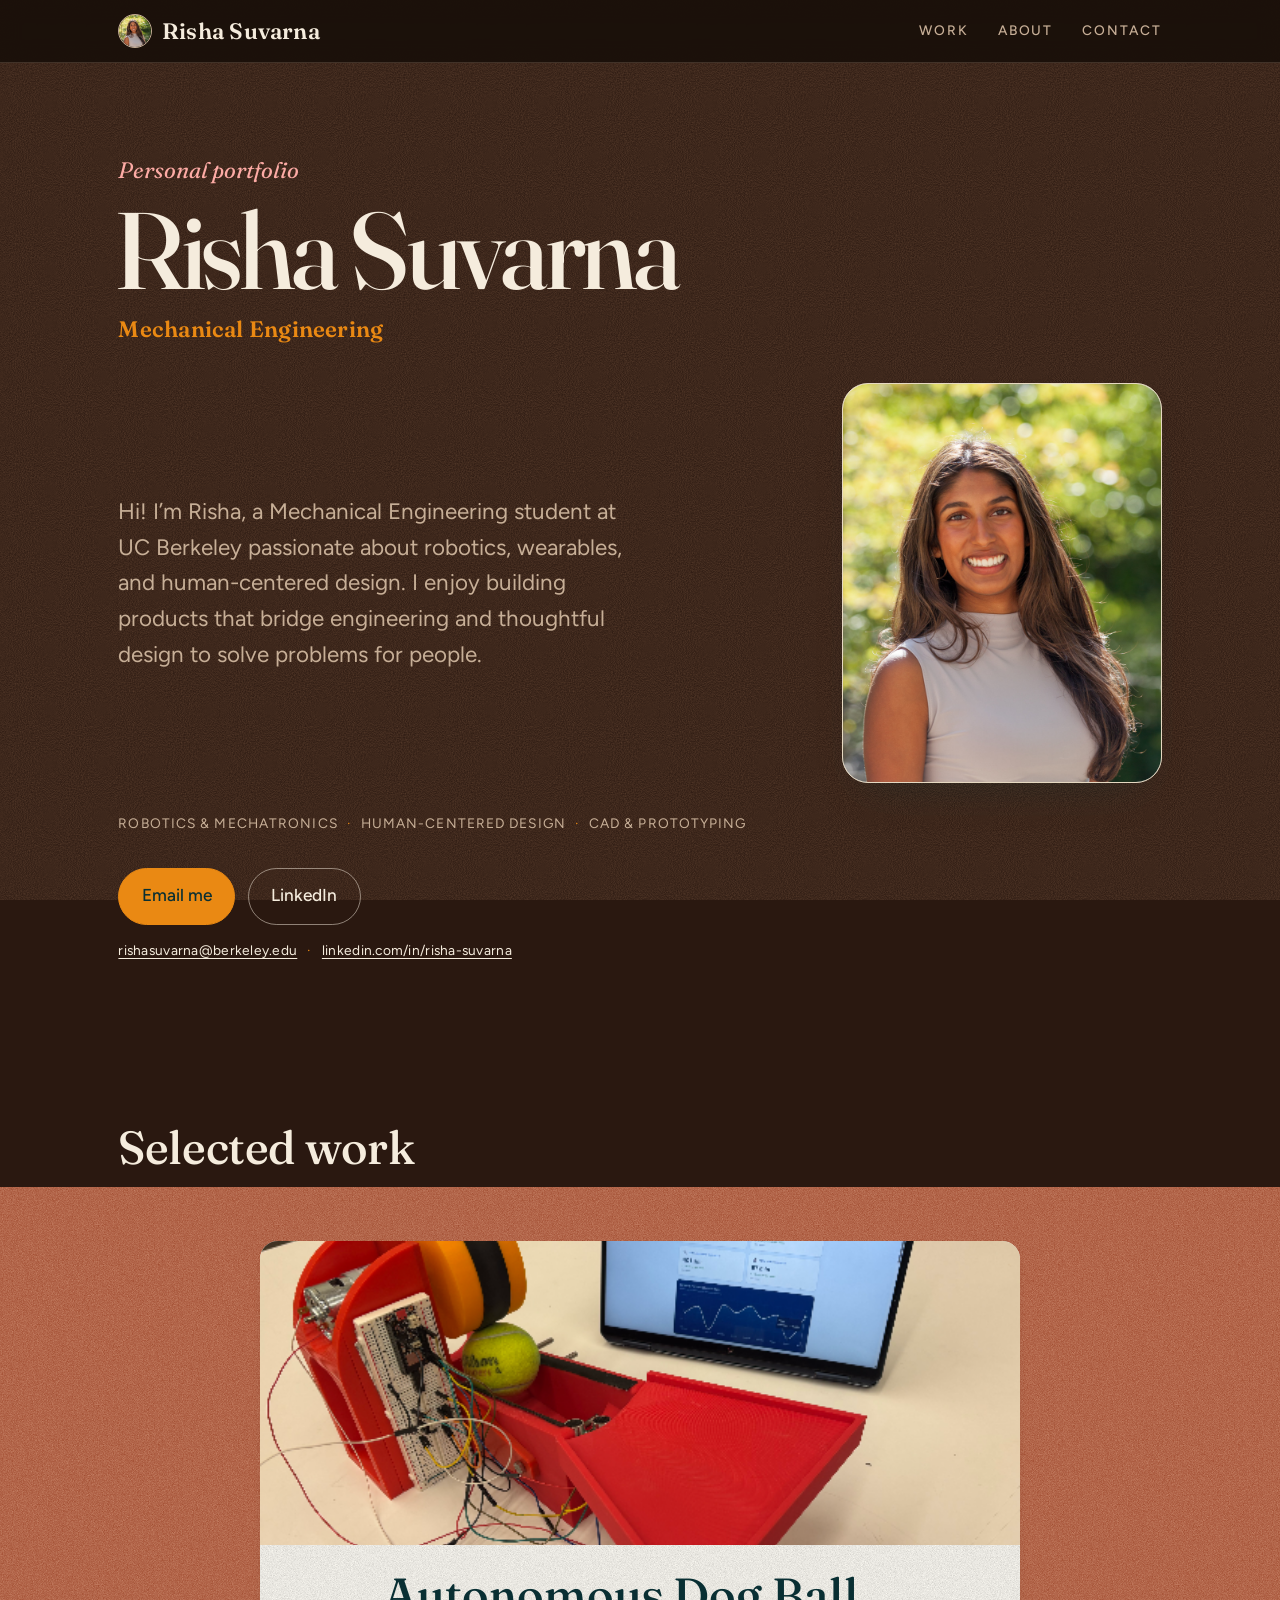
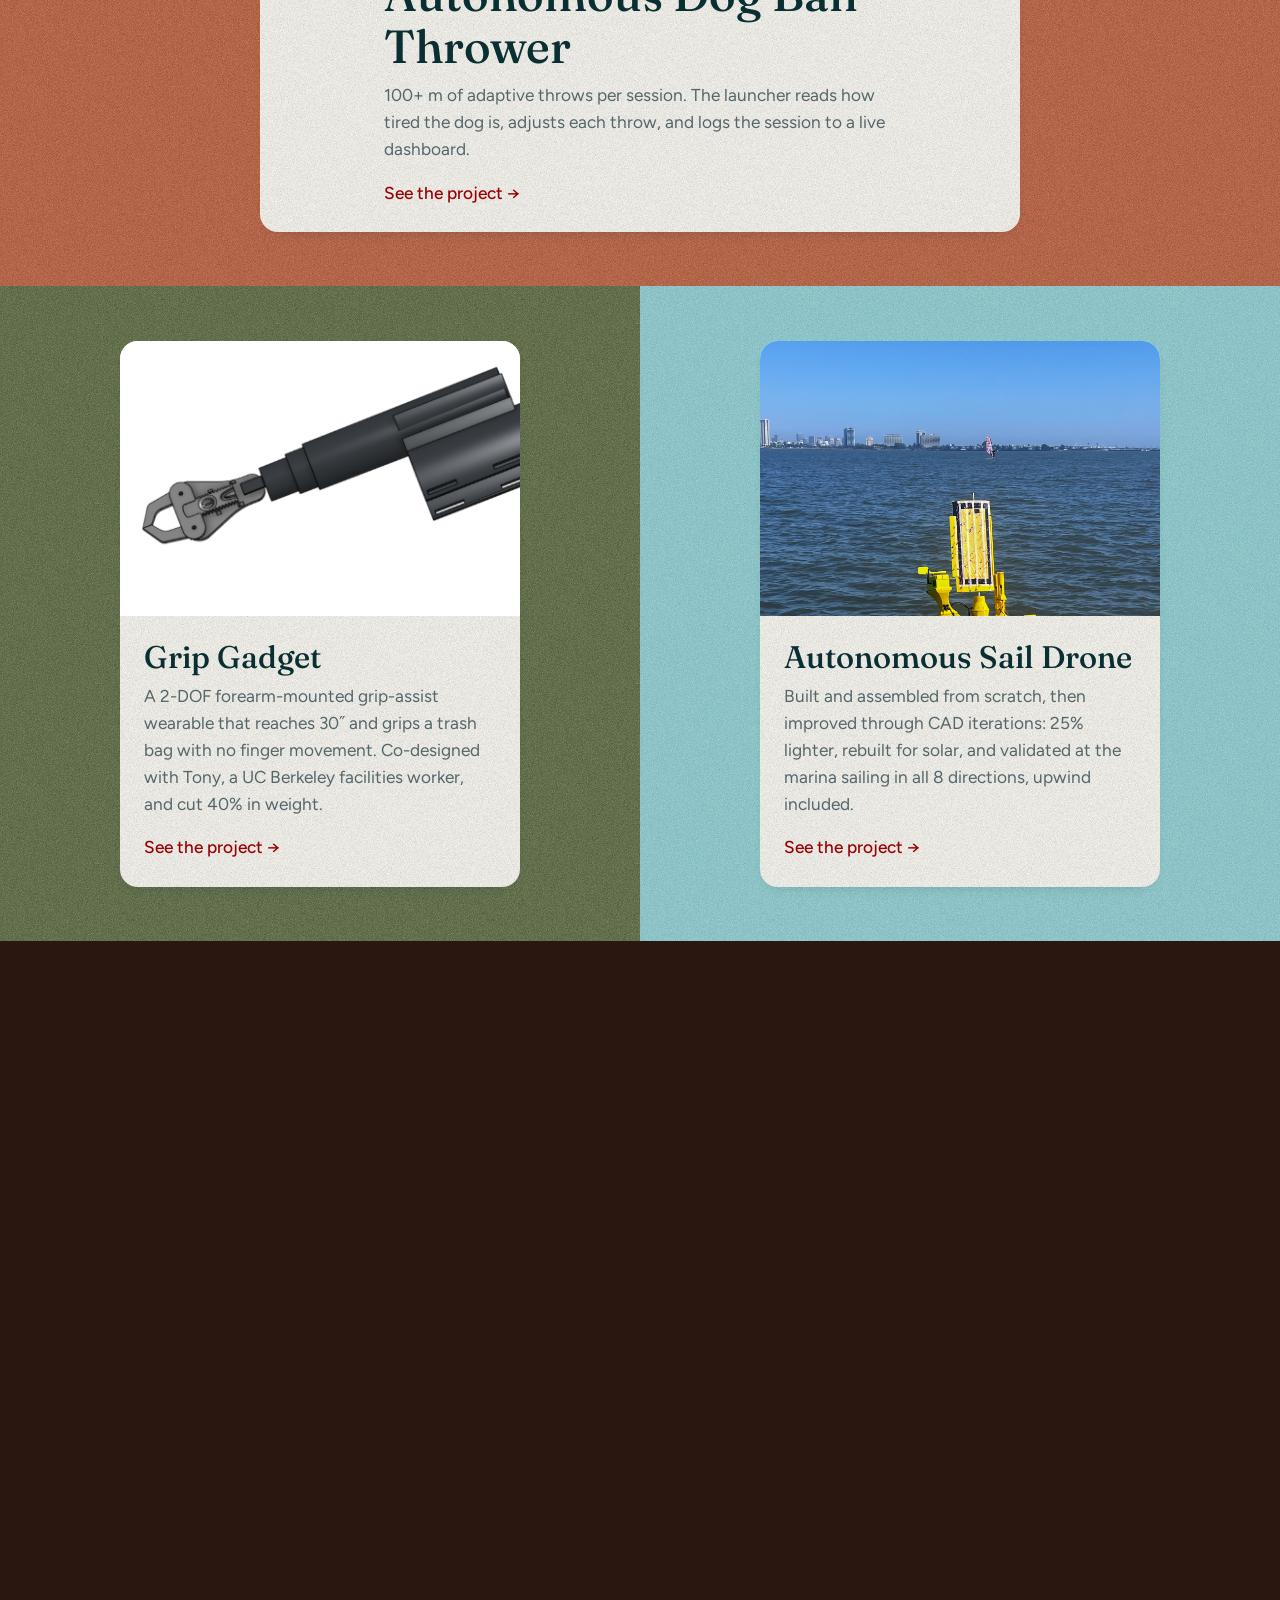
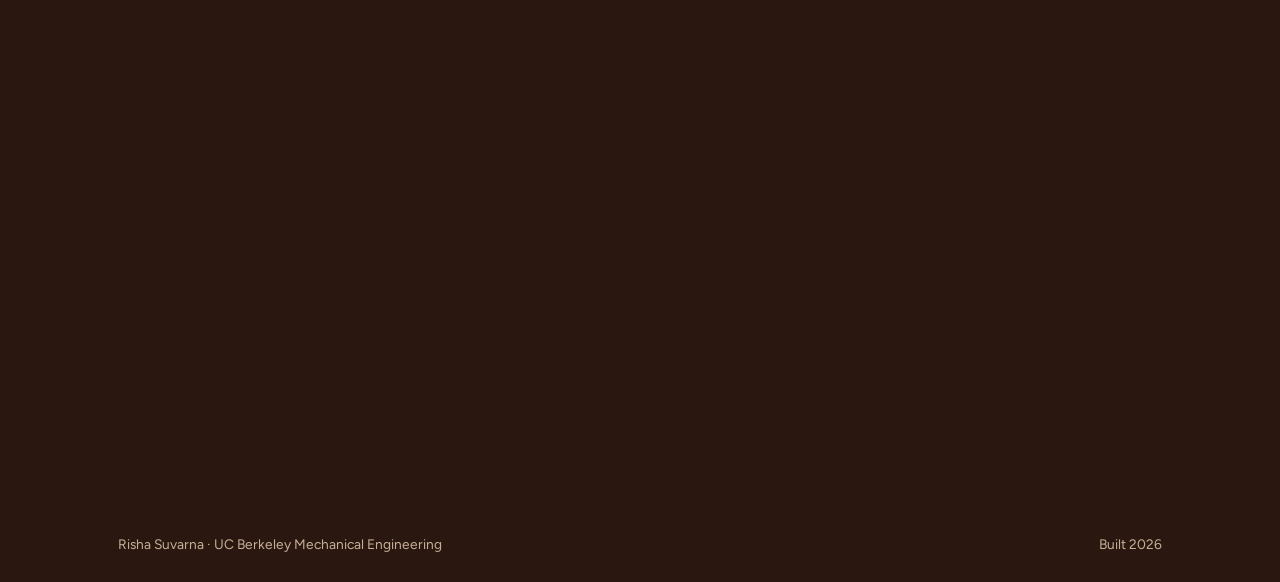
==== index.html @ 6d25c794 "Add portfolio website" ====
<!DOCTYPE html>
<html lang="en">
<head>
<meta charset="UTF-8">
<meta name="viewport" content="width=device-width, initial-scale=1">
<title>Risha Suvarna · Personal Portfolio</title>
<meta name="description" content="Personal portfolio of Risha Suvarna, a Mechanical Engineering student at UC Berkeley working in robotics, wearables, and human-centered design. Assistive devices, mechatronics, and field-tested hardware.">
<meta name="theme-color" content="#2A1810">
<link rel="icon" href="data:image/svg+xml,%3Csvg xmlns='http://www.w3.org/2000/svg' viewBox='0 0 32 32'%3E%3Crect width='32' height='32' rx='9' fill='%232A1810'/%3E%3Cpath d='M6 21c6 0 4-11 10-11s4 11 10 11' fill='none' stroke='%23EA8913' stroke-width='3' stroke-linecap='round'/%3E%3Ccircle cx='16' cy='10' r='2.4' fill='%23FDABA5'/%3E%3C/svg%3E">
<link rel="preconnect" href="https://fonts.googleapis.com">
<link rel="preconnect" href="https://fonts.gstatic.com" crossorigin>
<link href="https://fonts.googleapis.com/css2?family=Fraunces:ital,opsz,wght@0,9..144,400;0,9..144,500;0,9..144,600;1,9..144,400;1,9..144,500&family=Figtree:wght@400;500;600&display=swap" rel="stylesheet">
<link rel="stylesheet" href="styles.css">
</head>
<body>
<a class="skip" href="#work">Skip to the work</a>

<header class="topbar">
  <div class="wrap">
    <a class="brand" href="index.html"><img class="brand__avatar" src="headshot%20risha.jpeg" alt="" width="34" height="34"> Risha Suvarna</a>
    <nav class="nav" aria-label="Primary">
      <a href="#work">Work</a>
      <a href="#about">About</a>
      <a href="#contact">Contact</a>
    </nav>
  </div>
</header>

<main id="top">
  <section class="hero" aria-labelledby="hero-h">
    <div class="wrap">
      <p class="hero__eyebrow">Personal portfolio</p>
      <h1 id="hero-h" class="hero__name">Risha Suvarna</h1>
      <p class="hero__degree">Mechanical Engineering</p>
      <div class="hero__row">
        <p class="hero__lede">Hi! I&rsquo;m Risha, a Mechanical Engineering student at UC&nbsp;Berkeley passionate about robotics, wearables, and human-centered design. I enjoy building products that bridge engineering and thoughtful design to solve problems for people.</p>
        <figure class="hero__portrait">
          <img src="headshot%20risha.jpeg" alt="Risha Suvarna" width="320" height="400">
        </figure>
      </div>
      <ul class="hero__meta" aria-label="Skills">
        <li>Robotics &amp; mechatronics</li>
        <li>Human-centered design</li>
        <li>CAD &amp; prototyping</li>
      </ul>
      <div class="hero__contact" id="contact">
        <div class="contact__links">
          <a class="btn" href="mailto:rishasuvarna@berkeley.edu">Email me</a>
          <a class="btn btn--ghost" href="https://www.linkedin.com/in/risha-suvarna" target="_blank" rel="noopener">LinkedIn</a>
        </div>
        <p class="hero__contact-text">
          <a href="mailto:rishasuvarna@berkeley.edu">rishasuvarna@berkeley.edu</a>
          <span aria-hidden="true">&middot;</span>
          <a href="https://www.linkedin.com/in/risha-suvarna" target="_blank" rel="noopener">linkedin.com/in/risha-suvarna</a>
        </p>
      </div>
    </div>
  </section>

  <section class="section section--work" id="work" aria-labelledby="work-h">
    <div class="wrap">
      <h2 id="work-h" class="section-title work-title" data-reveal>Selected work</h2>
    </div>

    <ul class="grid">
        <li class="featured-cell" data-accent="terracotta" data-reveal>
          <a class="card card--featured" href="ball-thrower.html">
            <span class="card__img">
              <img src="dog-ball-thrower1.png" alt="Red 3D-printed ball launcher prototype with exposed wiring, a tennis ball loaded, next to a laptop showing the session dashboard." loading="lazy">
            </span>
            <span class="card__body">
              <h3>Autonomous Dog Ball Thrower</h3>
              <span class="card__result">100+&nbsp;m of adaptive throws per session. The launcher reads how tired the dog is, adjusts each throw, and logs the session to a live dashboard.</span>
              <span class="card__more">See the project</span>
            </span>
          </a>
        </li>

        <li data-accent="moss" data-reveal>
          <a class="card" href="grip-gadget.html">
            <span class="card__img">
              <img src="newgrip2.png" alt="CAD render of the Grip Gadget: a black telescoping arm with a gear-driven claw at one end and a forearm cuff at the other." style="object-position:12% center" loading="lazy">
            </span>
            <span class="card__body">
              <h3>Grip Gadget</h3>
              <span class="card__result">A 2-DOF forearm-mounted grip-assist wearable that reaches 30&Prime; and grips a trash bag with no finger movement. Co-designed with Tony, a UC&nbsp;Berkeley facilities worker, and cut 40% in weight.</span>
              <span class="card__more">See the project</span>
            </span>
          </a>
        </li>

        <li data-accent="skyblue" data-reveal>
          <a class="card" href="sail-drone.html">
            <span class="card__img">
              <img src="TAFLab%20Boat.jpeg" alt="A yellow prototype sail drone floating in San Francisco Bay, viewed from a dock, with the San Francisco skyline and a windsurfer in the background." loading="lazy" style="object-position:center 15%">
            </span>
            <span class="card__body">
              <h3>Autonomous Sail Drone</h3>
              <span class="card__result">Built and assembled from scratch, then improved through CAD iterations: 25% lighter, rebuilt for solar, and validated at the marina sailing in all 8 directions, upwind included.</span>
              <span class="card__more">See the project</span>
            </span>
          </a>
        </li>

        <li data-accent="blossom" data-reveal>
          <a class="card" href="canine-prosthesis.html">
            <span class="card__img">
              <img src="dog-prosthetic1.png" alt="3D scan render of a curved prosthetic cuff with a honeycomb cell surface texture." loading="lazy">
            </span>
            <span class="card__body">
              <h3>Canine Thoracic Limb Prosthesis</h3>
              <span class="card__result">A fitted prosthetic leg for Ollie, a senior dog. Reshaped through four fittings on the dog himself, guided by his owner at every step.</span>
              <span class="card__more">See the project</span>
            </span>
          </a>
        </li>

        <li data-accent="sunshine" data-reveal>
          <a class="card" href="enabletech.html">
            <span class="card__img">
              <img src="Website%20Banner.png" alt="EnableTech site banner: an illustrated landscape with a large 'EnableTech' wordmark, featuring figures using a cane, wheelchair, and walker." loading="lazy" style="object-position:left">
            </span>
            <span class="card__body">
              <h3>EnableTech Website</h3>
              <span class="card__result">An accessibility-first site built to WCAG&nbsp;2.1&nbsp;AA. Keyboard-operable, screen-reader friendly, and designed for everyone from the start.</span>
              <span class="card__more">See the project</span>
            </span>
          </a>
        </li>
    </ul>
  </section>

  <section class="section" id="about" aria-labelledby="about-h">
    <div class="wrap">
      <h2 id="about-h" class="section-title" data-reveal>More about me</h2>
      <p class="about__text" data-reveal>Outside of my passion for building and design, I enjoy playing volleyball and pickleball, painting, and spending time outdoors. I love exploring new places, whether that means finding a new hiking trail, trying different cuisines, or learning about different cultures. I spent a summer abroad in Sweden and am planning to spend another semester abroad in Singapore. I&rsquo;m always excited to learn from new experiences and explore different perspectives from around the world.</p>
    </div>
  </section>
</main>

<footer class="foot">
  <div class="wrap">
    <span>Risha Suvarna &middot; UC Berkeley Mechanical Engineering</span>
    <span>Built 2026</span>
  </div>
</footer>

<script src="app.js"></script>
</body>
</html>
---- styles.css ----
/* =====================================================================
   Risha Suvarna — portfolio (shared styles)
   Direction: colourful project blocks + white cards floating on a dark
   brown ground. Type: Fraunces (soft optical serif) display + Figtree body.
     --paper       #2A1810  dark brown page background
     --paper-2     #FFFDF6  white card / glass-panel surface (unchanged)
     --ink         #092F33  dark text, used ON light surfaces (cards/glass)
     --ink-light   #F5ECDD  light "pop" text, used directly on --paper
   ===================================================================== */

:root{
  --paper:#2A1810;
  --paper-2:#FFFDF6;
  --ink:#092F33;
  --ink-soft:#55666A;
  --ink-light:#F5ECDD;
  --ink-soft-light:#C7AF97;
  --line:#E6D9C2;

  --sand:#E4CBA9;
  --skyblue:#7FC7CC;
  --deepsea:#092F33;
  --moss:#4B5B34;
  --terracotta:#AF5031;
  --blossom:#FDABA5;
  --wine:#980204;
  --sunshine:#EA8913;

  --link:#980204;
  --accent:var(--terracotta);
  --on-accent:var(--ink);

  --radius-lg:26px;
  --radius-md:18px;
  --radius-sm:12px;
  --shadow:0 22px 45px -24px rgba(9,47,51,.34);
  --shadow-soft:0 10px 30px -18px rgba(9,47,51,.28);

  /* rustic paper / canvas grain, baked into surface backgrounds so text stays crisp.
     feComponentTransfer compresses the noise toward light greys so the multiply/
     soft-light blends read as paper tooth, not static. */
  --grain:url("data:image/svg+xml,%3Csvg%20xmlns='http://www.w3.org/2000/svg'%20width='240'%20height='240'%3E%3Cfilter%20id='g'%3E%3CfeTurbulence%20type='fractalNoise'%20baseFrequency='0.9'%20numOctaves='2'%20stitchTiles='stitch'/%3E%3CfeColorMatrix%20type='saturate'%20values='0'/%3E%3CfeComponentTransfer%3E%3CfeFuncR%20type='linear'%20slope='0.45'%20intercept='0.42'/%3E%3CfeFuncG%20type='linear'%20slope='0.45'%20intercept='0.42'/%3E%3CfeFuncB%20type='linear'%20slope='0.45'%20intercept='0.42'/%3E%3C/feComponentTransfer%3E%3C/filter%3E%3Crect%20width='100%25'%20height='100%25'%20filter='url(%23g)'/%3E%3C/svg%3E");

  --font-display:'Fraunces',Georgia,'Times New Roman',serif;
  --font-body:'Figtree',system-ui,-apple-system,'Segoe UI',sans-serif;

  --step--1:clamp(.8rem,.77rem + .12vw,.86rem);
  --step-0:clamp(1rem,.96rem + .2vw,1.08rem);
  --step-1:clamp(1.15rem,1.05rem + .5vw,1.4rem);
  --step-2:clamp(1.4rem,1.2rem + 1vw,1.95rem);
  --step-3:clamp(1.9rem,1.5rem + 1.9vw,2.9rem);
  --step-4:clamp(2.15rem,1.5rem + 3.4vw,4.6rem);

  --wrap:1120px;
}

*,*::before,*::after{box-sizing:border-box}
html{-webkit-text-size-adjust:100%;scroll-behavior:smooth}
html{background:var(--paper)}
body{
  margin:0;color:var(--ink);background:transparent;
  font-family:var(--font-body);font-size:var(--step-0);line-height:1.7;
  font-weight:400;-webkit-font-smoothing:antialiased;
}
/* solid dark brown page ground, fixed, with a whisper of grain so it reads
   as canvas/leather rather than a flat fill. */
body::before{
  content:"";
  position:fixed;inset:0;
  z-index:-1;pointer-events:none;
  background-color:var(--paper);
  background-image:var(--grain);
  background-size:220px 220px;
  background-blend-mode:soft-light;
}
img{max-width:100%;display:block;height:auto}
h1,h2,h3{font-family:var(--font-display);font-weight:500;font-optical-sizing:auto;line-height:1.12;margin:0}
p{margin:0}
a{color:var(--link);text-decoration-thickness:1px;text-underline-offset:3px}
a:hover{text-decoration-color:var(--blossom)}
:focus-visible{outline:2.5px solid var(--ink);outline-offset:3px;border-radius:4px}

.skip{position:absolute;left:-999px;top:.5rem;z-index:100;background:var(--ink);color:var(--paper-2);
  padding:.6rem 1rem;border-radius:999px;font-weight:500;font-size:var(--step--1)}
.skip:focus{left:.75rem}

.wrap{max-width:var(--wrap);margin-inline:auto;padding-inline:clamp(1.15rem,4vw,2.4rem)}

/* .mark: highlighter strokes removed — now an inert span */
.mark{white-space:normal}
.mark::before,.mark--tall::before{content:none;display:none}

/* ---------- header ---------- */
.topbar{
  position:sticky;top:0;z-index:20;background:rgba(23,14,9,.88);
  -webkit-backdrop-filter:blur(10px);backdrop-filter:blur(10px);border-bottom:1px solid rgba(199,175,151,.22);
}
.topbar .wrap{display:flex;align-items:center;justify-content:space-between;gap:1rem;padding-block:.75rem}
.brand{display:inline-flex;align-items:center;gap:.6rem;font-family:var(--font-display);font-weight:600;font-size:var(--step-1);color:var(--ink-light);text-decoration:none;letter-spacing:.01em}
.brand:hover{text-decoration:none}
.brand__avatar{width:34px;height:34px;border-radius:50%;object-fit:cover;object-position:50% 25%;border:1px solid var(--ink-soft-light);display:block}
.nav{display:flex;gap:clamp(.8rem,3vw,1.8rem)}
.nav a{color:var(--ink-soft-light);text-decoration:none;font-size:var(--step--1);letter-spacing:.14em;text-transform:uppercase;font-weight:500}
.nav a:hover{color:var(--ink-light)}

/* ---------- hero (home) ---------- */
.hero{position:relative;overflow:hidden;padding-block:clamp(2.8rem,7vw,5.5rem) clamp(3rem,7vw,5.5rem)}

/* name / eyebrow / degree: standalone on the dark ground, no panel —
   light/bright colours so they pop off --paper */
.hero__eyebrow{font-style:italic;font-family:var(--font-display);color:var(--blossom);font-size:var(--step-1);margin-bottom:.6rem}
.hero__name{
  font-size:clamp(3rem,15vw,5.5rem);line-height:.95;letter-spacing:-.04em;font-weight:500;
  color:var(--ink-light);margin-left:-.04em;
}
@media(min-width:820px){.hero__name{font-size:clamp(4.5rem,8.5vw,7.5rem);white-space:nowrap}}
.hero__degree{
  margin-top:.5rem;font-family:var(--font-display);font-weight:600;
  font-size:var(--step-1);color:var(--sunshine);letter-spacing:.01em;
}

/* intro description, paired with the headshot */
.hero__row{
  margin-top:clamp(1.6rem,3.5vw,2.2rem);
  display:grid;gap:clamp(1.6rem,4vw,2.8rem);align-items:center;
}
@media(min-width:820px){.hero__row{grid-template-columns:1fr auto}}
.hero__lede{font-size:var(--step-1);color:var(--ink-soft-light);line-height:1.6;max-width:38ch}

/* headshot: a proper portrait crop, sized to its own content (not stretched
   to match the lede's height) */
.hero__portrait{position:relative;margin:0;justify-self:center;width:min(320px,78vw)}
.hero__portrait img{
  display:block;width:100%;aspect-ratio:4/5;object-fit:cover;object-position:50% 18%;
  border-radius:var(--radius-lg);
  border:1px solid var(--line);box-shadow:var(--shadow);background:var(--paper-2);
}
@media(min-width:820px){.hero__portrait{justify-self:end}}

/* skills: plain labels, no chip background — separated by a small accent dot */
.hero__meta{
  margin:1.8rem 0 0;padding:0;list-style:none;
  display:flex;flex-wrap:wrap;row-gap:.4rem;
  font-size:var(--step--1);letter-spacing:.08em;text-transform:uppercase;
  color:var(--ink-soft-light);
}
.hero__meta li:not(:last-child)::after{content:"\00b7";margin:0 .65em;color:var(--sunshine)}

.pill{
  display:inline-block;font-size:var(--step--1);letter-spacing:.06em;
  padding:.4rem .85rem;border-radius:999px;background:rgba(255,253,246,.74);
  -webkit-backdrop-filter:blur(3px);backdrop-filter:blur(3px);
  border:1px solid rgba(230,217,200,.7);color:var(--ink-soft);
}

/* ---------- section scaffolding ---------- */
.section{padding-block:clamp(3rem,8vw,6rem)}
.section-title{font-size:var(--step-3);letter-spacing:-.01em;margin-bottom:clamp(1.4rem,3vw,2.2rem);color:var(--ink-light)}
/* "Selected work" sits directly on top of the first colour block */
.section--work{padding-block:clamp(2.4rem,6vw,4.5rem) 0}
.work-title{margin-bottom:.8rem}

/* ---------- work grid: full-bleed colour band, white cards floating on it ---------- */
.grid{
  list-style:none;margin:0;padding:0;
  display:grid;gap:0;
  width:100%;
}
@media(min-width:640px){.grid{grid-template-columns:1fr 1fr}}
.grid > li{
  display:flex;
  justify-content:center;
  background-color:color-mix(in srgb,var(--accent) 87%,transparent);
  background-image:var(--grain);
  background-size:180px 180px;
  background-blend-mode:soft-light;
  padding:clamp(1.5rem,4.5vw,3.4rem) clamp(1rem,2vw,1.6rem);
}
.grid > li.featured-cell{grid-column:1 / -1}

.card{
  display:flex;flex-direction:column;width:100%;max-width:400px;
  background-color:var(--paper-2);
  background-image:var(--grain);
  background-size:170px 170px;
  background-blend-mode:multiply;
  border:0;
  border-radius:var(--radius-md);overflow:hidden;text-decoration:none;color:var(--ink);
  box-shadow:0 6px 16px -12px rgba(9,47,51,.45);
  transition:transform .3s cubic-bezier(.2,.7,.3,1),box-shadow .3s ease;
}
.card:hover,.card:focus-visible{transform:translateY(-5px);box-shadow:0 16px 28px -16px rgba(9,47,51,.5);text-decoration:none}
.card__img{display:block;aspect-ratio:16/11;background:color-mix(in srgb,var(--accent) 26%,var(--paper-2));overflow:hidden;position:relative}
.card__img img{width:100%;height:100%;object-fit:cover}
.card__img--empty{display:grid;place-content:center;text-align:center;padding:1.5rem}
.card__img--empty span{font-family:var(--font-display);font-style:italic;color:var(--ink);font-size:var(--step-1);opacity:.75}
.card__body{display:flex;flex-direction:column;flex:1;padding:clamp(1.1rem,2.6vw,1.5rem)}
.card__result{display:block;color:var(--ink-soft);line-height:1.55}
.card__body h3{font-size:var(--step-2);margin-bottom:.55rem}
.card__more{display:inline-block;margin-top:auto;padding-top:1rem;color:var(--link);font-weight:500}
.card__more::after{content:" \2192";transition:margin-left .25s ease}
.card:hover .card__more::after{margin-left:.25rem}

/* featured card: same full-bleed colour block, but a somewhat larger card
   than the rest so it still reads as the hero */
@media(min-width:640px){
  .featured-cell .card{max-width:760px}
  .featured-cell .card__img{aspect-ratio:5/2}
  .card--featured .card__body{max-width:560px;margin-inline:auto;width:100%}
  .card--featured .card__body h3{font-size:var(--step-3)}
}

/* accent map — --accent fills the block, --on-accent is text that sits on it */
[data-accent="terracotta"]{--accent:var(--terracotta);--on-accent:#FFFFFF}
[data-accent="moss"]      {--accent:var(--moss);      --on-accent:#FFFFFF}
[data-accent="blossom"]   {--accent:var(--blossom);   --on-accent:var(--ink)}
[data-accent="skyblue"]   {--accent:var(--skyblue);   --on-accent:var(--ink)}
[data-accent="sunshine"]  {--accent:var(--sunshine);  --on-accent:var(--ink)}

/* ---------- about (personal note) ---------- */
.about__text{max-width:54ch;font-size:var(--step-1);color:var(--ink-soft-light);line-height:1.6}

/* ---------- contact ---------- */
.hero__contact{margin-top:2rem}
.contact__links{display:flex;flex-wrap:wrap;gap:.8rem}
.hero__contact-text{margin-top:.9rem;font-size:var(--step--1);color:var(--ink-soft-light);letter-spacing:.02em}
.hero__contact-text a{color:var(--ink-light);text-underline-offset:3px}
.hero__contact-text span{margin:0 .5em;color:var(--sunshine)}
.btn{
  display:inline-block;padding:.8rem 1.4rem;border-radius:999px;font-weight:500;text-decoration:none;
  background:var(--sunshine);color:var(--ink);border:1px solid var(--sunshine);
}
.btn:hover{background:transparent;color:var(--ink-light);border-color:var(--ink-light);text-decoration:none}
.btn--ghost{background:transparent;color:var(--ink-light);border-color:rgba(245,236,221,.5)}
.btn--ghost:hover{background:var(--ink-light);color:var(--ink);border-color:var(--ink-light)}

/* ---------- project page (no panel — text sits on the dark ground) ---------- */
.detail{padding-block:clamp(2.4rem,6vw,4rem) clamp(3.5rem,9vw,6rem);position:relative}
.detail > .wrap{position:relative;color:var(--ink-soft-light)}
.back{
  display:inline-block;margin-bottom:2rem;color:var(--ink-soft-light);text-decoration:none;
  font-size:var(--step--1);letter-spacing:.1em;text-transform:uppercase;font-weight:500;
}
.back::before{content:"\2190  "}
.back:hover{color:var(--ink-light);text-decoration:none}
.detail__eyebrow{font-family:var(--font-display);font-style:italic;color:var(--blossom);font-size:var(--step-1);margin-bottom:.8rem}
.detail__title{font-size:var(--step-4);max-width:16ch;letter-spacing:-.015em;color:var(--ink-light)}
.detail__result{
  margin-top:1.6rem;font-family:var(--font-display);font-size:var(--step-2);line-height:1.32;
  color:var(--ink-light);max-width:34ch;padding-left:1.1rem;border-left:5px solid var(--accent);border-radius:2px;
}
.detail__chip{
  display:inline-block;margin-top:1.2rem;font-size:var(--step--1);letter-spacing:.1em;text-transform:uppercase;
  font-weight:600;color:var(--on-accent);background:var(--accent);padding:.3rem .8rem;border-radius:999px;
}

.detail__media{margin-top:2.6rem;display:grid;gap:14px}
.detail__media--pair{grid-template-columns:1fr}
@media(min-width:680px){.detail__media--pair{grid-template-columns:1fr 1fr}}
.shot{background-color:var(--paper-2);background-image:var(--grain);background-size:200px 200px;background-blend-mode:multiply;border:1px solid var(--line);border-radius:var(--radius-md);padding:10px;box-shadow:var(--shadow-soft)}
.shot img{border-radius:10px;width:100%}
.shot--bleed{padding:0;overflow:hidden}
.shot figcaption{font-size:var(--step--1);color:var(--ink-soft);margin-top:8px;padding:0 3px 3px}
.shot--bleed figcaption{padding:9px 12px}
.prose a,.detail__meta a{color:var(--sunshine)}
.shot{margin:0}
.shot-row{display:grid;gap:14px;margin-top:14px}
@media(min-width:680px){.shot-row{grid-template-columns:repeat(3,1fr)}}
/* shot-split: one full-height image beside a stack of two that together
   match its height (each half cropped to fill via object-fit:cover) */
.shot-duo{display:grid;gap:14px}
@media(min-width:680px){.shot-duo{grid-template-columns:1fr 1fr}}
.shot-split{display:grid;gap:14px}
@media(min-width:680px){.shot-split{grid-template-columns:1fr 1fr;align-items:stretch}}
.shot-stack{display:grid;gap:14px}
@media(min-width:680px){
  .shot-stack{grid-template-rows:1fr 1fr}
  .shot-stack .shot{display:flex;flex-direction:column}
  .shot-stack .shot img{flex:1;min-height:0;object-fit:cover}
}
.media-empty{
  margin-top:2.6rem;border-radius:var(--radius-md);padding:clamp(2.4rem,7vw,4rem);text-align:center;
  background:color-mix(in srgb,var(--accent) 22%,var(--paper-2));border:1px dashed color-mix(in srgb,var(--accent) 60%,var(--ink));
}
.media-empty b{display:block;font-family:var(--font-display);font-style:italic;font-weight:500;font-size:var(--step-1);margin-bottom:.3rem;color:var(--ink)}
.media-empty span{color:var(--ink-soft);font-size:var(--step--1)}

.prose{margin-top:3rem;max-width:64ch;color:var(--ink-soft-light)}
.prose h2{font-size:var(--step-2);margin:2.4rem 0 .8rem;color:var(--ink-light)}
.prose h2:first-child{margin-top:0}
.prose p + p{margin-top:1rem}
.prose ul{margin:.8rem 0 0;padding-left:1.2rem}
.prose li{margin-bottom:.5rem}
.prose li::marker{color:var(--blossom)}
.lead-list{list-style:none;padding:0;margin:1.2rem 0 0;display:grid;gap:1px;background:var(--line);border:1px solid var(--line);border-radius:var(--radius-md);overflow:hidden}
.lead-list div{background:var(--paper-2);padding:1.1rem 1.2rem;color:var(--ink)}
.lead-list dt{font-family:var(--font-display);font-style:italic;color:var(--link);font-size:var(--step-0)}
.lead-list dd{margin:.3rem 0 0}

.draft-note{
  margin-top:1.6rem;font-size:var(--step--1);line-height:1.6;color:var(--ink);
  background:color-mix(in srgb,var(--terracotta) 12%,var(--paper-2));
  border:1px dashed color-mix(in srgb,var(--terracotta) 42%,var(--ink));
  border-radius:var(--radius-sm);padding:.9rem 1.1rem;
}
.draft-note b{font-style:normal}

.detail__meta{margin-top:3rem;display:grid;gap:1.8rem;padding-top:2rem;border-top:1px solid var(--ink-soft-light)}
@media(min-width:680px){.detail__meta{grid-template-columns:1fr 1fr}}
.detail__meta h3{font-family:var(--font-display);font-style:italic;font-size:var(--step-1);margin-bottom:.7rem;color:var(--ink-light)}
.pills{list-style:none;margin:0;padding:0;display:flex;flex-wrap:wrap;gap:.45rem}

/* prev / next between project pages */
.pagenav{
  margin-top:3.5rem;padding-top:2rem;border-top:1px solid var(--ink-soft-light);
  display:flex;flex-wrap:wrap;gap:1rem 1.5rem;justify-content:space-between;align-items:baseline;
}
.pagenav a{font-family:var(--font-display);font-size:var(--step-1);color:var(--ink-light);text-decoration:none}
.pagenav a:hover{text-decoration:none}
.pagenav a:hover .mark::before{opacity:.78}
.pagenav__prev::before{content:"\2190  ";color:var(--blossom)}
.pagenav__next{margin-left:auto;text-align:right}
.pagenav__next::after{content:"  \2192";color:var(--blossom)}

/* ---------- footer ---------- */
.foot{padding-block:1.6rem;color:var(--ink-soft-light);font-size:var(--step--1)}
.foot .wrap{display:flex;flex-wrap:wrap;gap:.5rem 1.4rem;justify-content:space-between}

/* ---------- reveal (progressive enhancement — only hides once JS runs) ---------- */
body.js [data-reveal]{opacity:0;transform:translateY(16px);transition:opacity .6s ease,transform .6s ease}
body.js [data-reveal].in{opacity:1;transform:none}

@media(prefers-reduced-motion:reduce){
  html{scroll-behavior:auto}
  *,*::before,*::after{animation-duration:.001ms!important;transition-duration:.001ms!important}
  body.js [data-reveal]{opacity:1;transform:none}
}

/* force a solid, opaque, high-contrast light page where crisp flat colour
   matters more — everything below is normally bare on the dark ground */
@media(prefers-contrast:more),print{
  html{background:var(--paper-2)}
  body::before{display:none}
  .grid > li{background-color:var(--accent);background-image:none}
  .card,.shot{background-image:none}
  .topbar{background:var(--paper-2);backdrop-filter:none;-webkit-backdrop-filter:none;border-bottom-color:var(--line)}
  .pill,.btn--ghost{background:var(--paper-2);backdrop-filter:none;-webkit-backdrop-filter:none}
  .btn{background:var(--ink);color:var(--paper-2);border-color:var(--ink)}
  .brand,.nav a,.hero__eyebrow,.hero__name,.hero__degree,.section-title,
  .detail__eyebrow,.detail__title,.detail__result,.back,.pagenav a,
  .prose,.prose h2,.detail__meta h3,.btn--ghost{color:var(--ink)}
  .about__text,.hero__lede,.hero__meta,.hero__contact-text,.foot{color:var(--ink-soft)}
  .hero__contact-text a{color:var(--link)}
  .prose a,.detail__meta a{color:var(--link)}
  .pagenav__prev::before,.pagenav__next::after,.prose li::marker{color:var(--link)}
  .detail__meta,.pagenav{border-top-color:var(--line)}
}
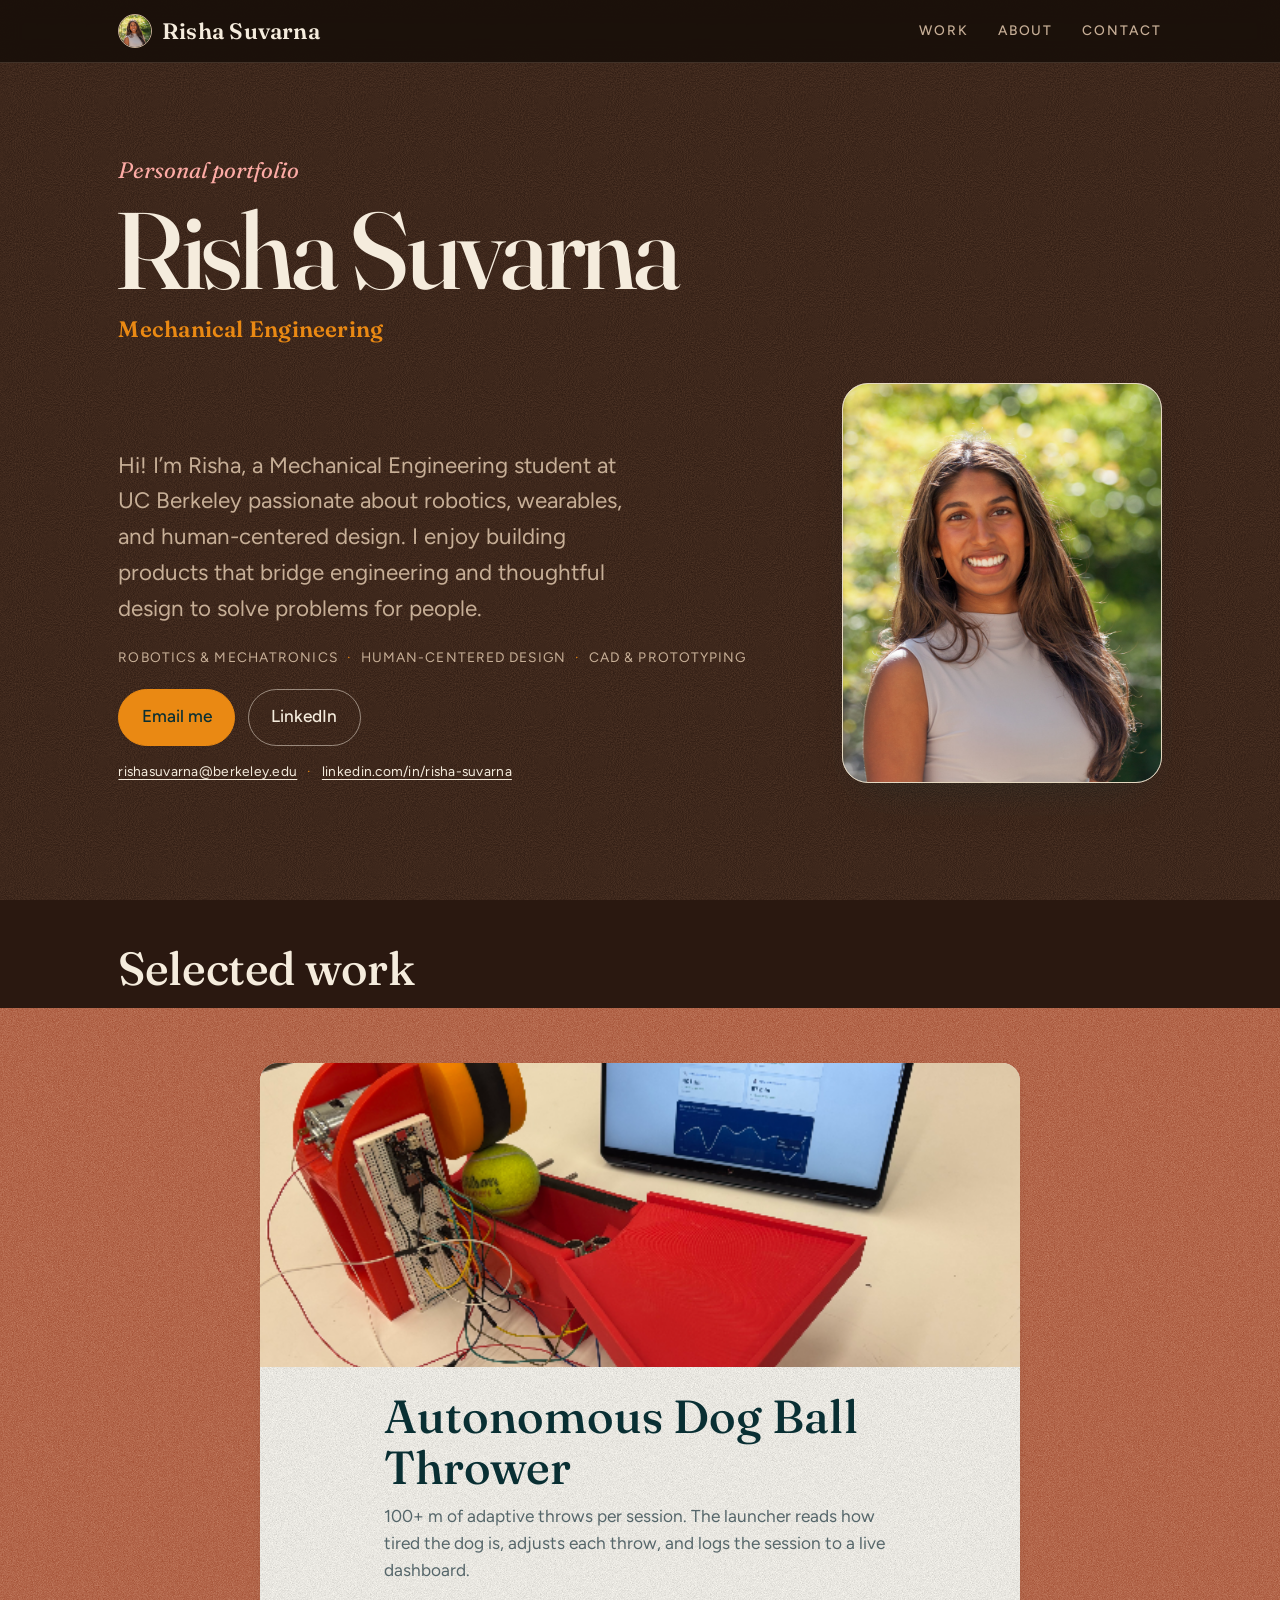
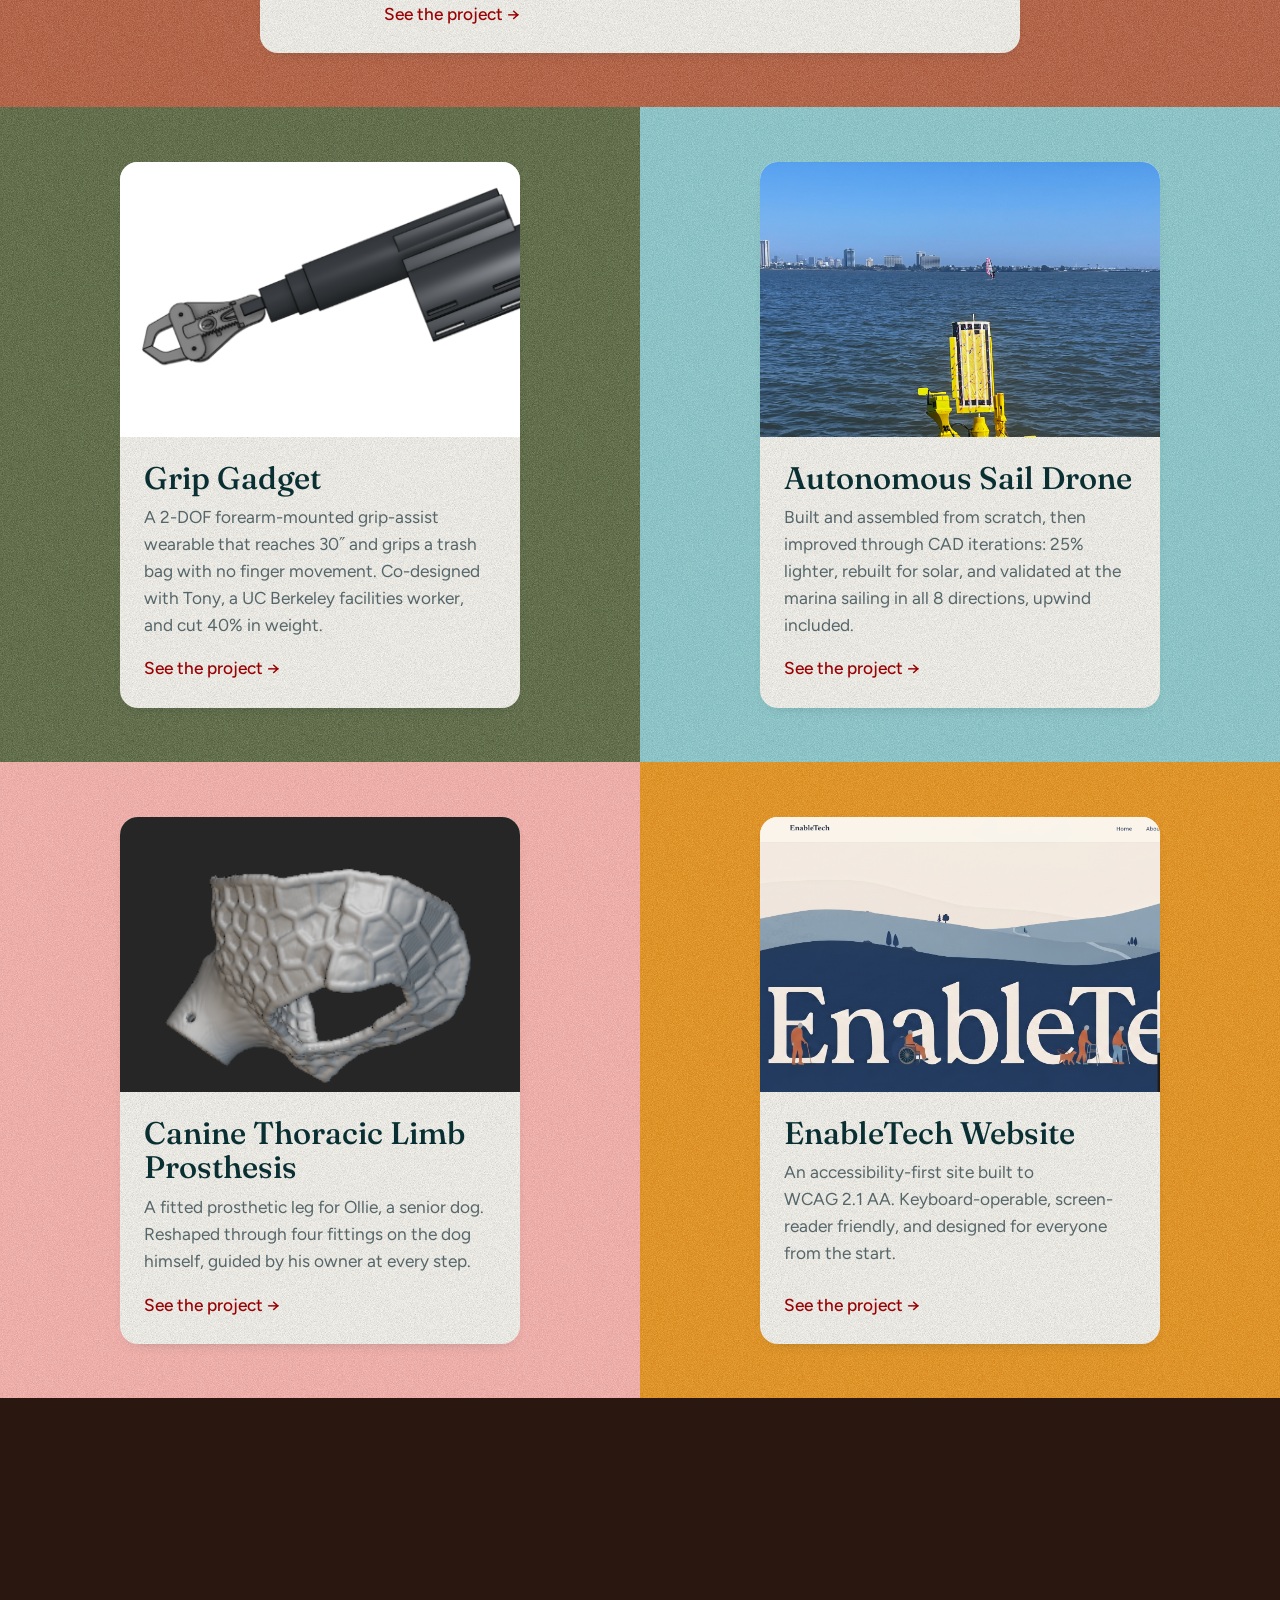
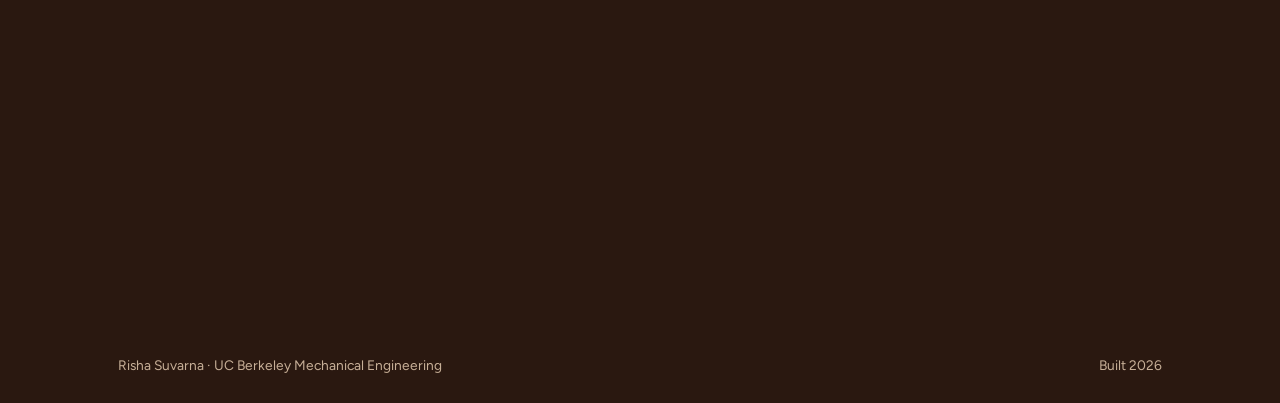
==== commit 25082497: "Tighten hero: contact links under intro, bottom-aligned with headshot" ====
--- a/index.html
+++ b/index.html
@@ -33,26 +33,28 @@
       <h1 id="hero-h" class="hero__name">Risha Suvarna</h1>
       <p class="hero__degree">Mechanical Engineering</p>
       <div class="hero__row">
-        <p class="hero__lede">Hi! I&rsquo;m Risha, a Mechanical Engineering student at UC&nbsp;Berkeley passionate about robotics, wearables, and human-centered design. I enjoy building products that bridge engineering and thoughtful design to solve problems for people.</p>
+        <div class="hero__text">
+          <p class="hero__lede">Hi! I&rsquo;m Risha, a Mechanical Engineering student at UC&nbsp;Berkeley passionate about robotics, wearables, and human-centered design. I enjoy building products that bridge engineering and thoughtful design to solve problems for people.</p>
+        <ul class="hero__meta" aria-label="Skills">
+          <li>Robotics &amp; mechatronics</li>
+          <li>Human-centered design</li>
+          <li>CAD &amp; prototyping</li>
+        </ul>
+        <div class="hero__contact" id="contact">
+          <div class="contact__links">
+            <a class="btn" href="mailto:rishasuvarna@berkeley.edu">Email me</a>
+            <a class="btn btn--ghost" href="https://www.linkedin.com/in/risha-suvarna" target="_blank" rel="noopener">LinkedIn</a>
+          </div>
+          <p class="hero__contact-text">
+            <a href="mailto:rishasuvarna@berkeley.edu">rishasuvarna@berkeley.edu</a>
+            <span aria-hidden="true">&middot;</span>
+            <a href="https://www.linkedin.com/in/risha-suvarna" target="_blank" rel="noopener">linkedin.com/in/risha-suvarna</a>
+          </p>
+        </div>
+        </div>
         <figure class="hero__portrait">
           <img src="headshot%20risha.jpeg" alt="Risha Suvarna" width="320" height="400">
         </figure>
-      </div>
-      <ul class="hero__meta" aria-label="Skills">
-        <li>Robotics &amp; mechatronics</li>
-        <li>Human-centered design</li>
-        <li>CAD &amp; prototyping</li>
-      </ul>
-      <div class="hero__contact" id="contact">
-        <div class="contact__links">
-          <a class="btn" href="mailto:rishasuvarna@berkeley.edu">Email me</a>
-          <a class="btn btn--ghost" href="https://www.linkedin.com/in/risha-suvarna" target="_blank" rel="noopener">LinkedIn</a>
-        </div>
-        <p class="hero__contact-text">
-          <a href="mailto:rishasuvarna@berkeley.edu">rishasuvarna@berkeley.edu</a>
-          <span aria-hidden="true">&middot;</span>
-          <a href="https://www.linkedin.com/in/risha-suvarna" target="_blank" rel="noopener">linkedin.com/in/risha-suvarna</a>
-        </p>
       </div>
     </div>
   </section>
--- a/styles.css
+++ b/styles.css
@@ -124,7 +124,7 @@
   margin-top:clamp(1.6rem,3.5vw,2.2rem);
   display:grid;gap:clamp(1.6rem,4vw,2.8rem);align-items:center;
 }
-@media(min-width:820px){.hero__row{grid-template-columns:1fr auto}}
+@media(min-width:820px){.hero__row{grid-template-columns:1fr auto;align-items:end}}
 .hero__lede{font-size:var(--step-1);color:var(--ink-soft-light);line-height:1.6;max-width:38ch}
 
 /* headshot: a proper portrait crop, sized to its own content (not stretched
@@ -139,7 +139,7 @@
 
 /* skills: plain labels, no chip background — separated by a small accent dot */
 .hero__meta{
-  margin:1.8rem 0 0;padding:0;list-style:none;
+  margin:1.2rem 0 0;padding:0;list-style:none;
   display:flex;flex-wrap:wrap;row-gap:.4rem;
   font-size:var(--step--1);letter-spacing:.08em;text-transform:uppercase;
   color:var(--ink-soft-light);
@@ -221,7 +221,7 @@
 .about__text{max-width:54ch;font-size:var(--step-1);color:var(--ink-soft-light);line-height:1.6}
 
 /* ---------- contact ---------- */
-.hero__contact{margin-top:2rem}
+.hero__contact{margin-top:1.2rem}
 .contact__links{display:flex;flex-wrap:wrap;gap:.8rem}
 .hero__contact-text{margin-top:.9rem;font-size:var(--step--1);color:var(--ink-soft-light);letter-spacing:.02em}
 .hero__contact-text a{color:var(--ink-light);text-underline-offset:3px}
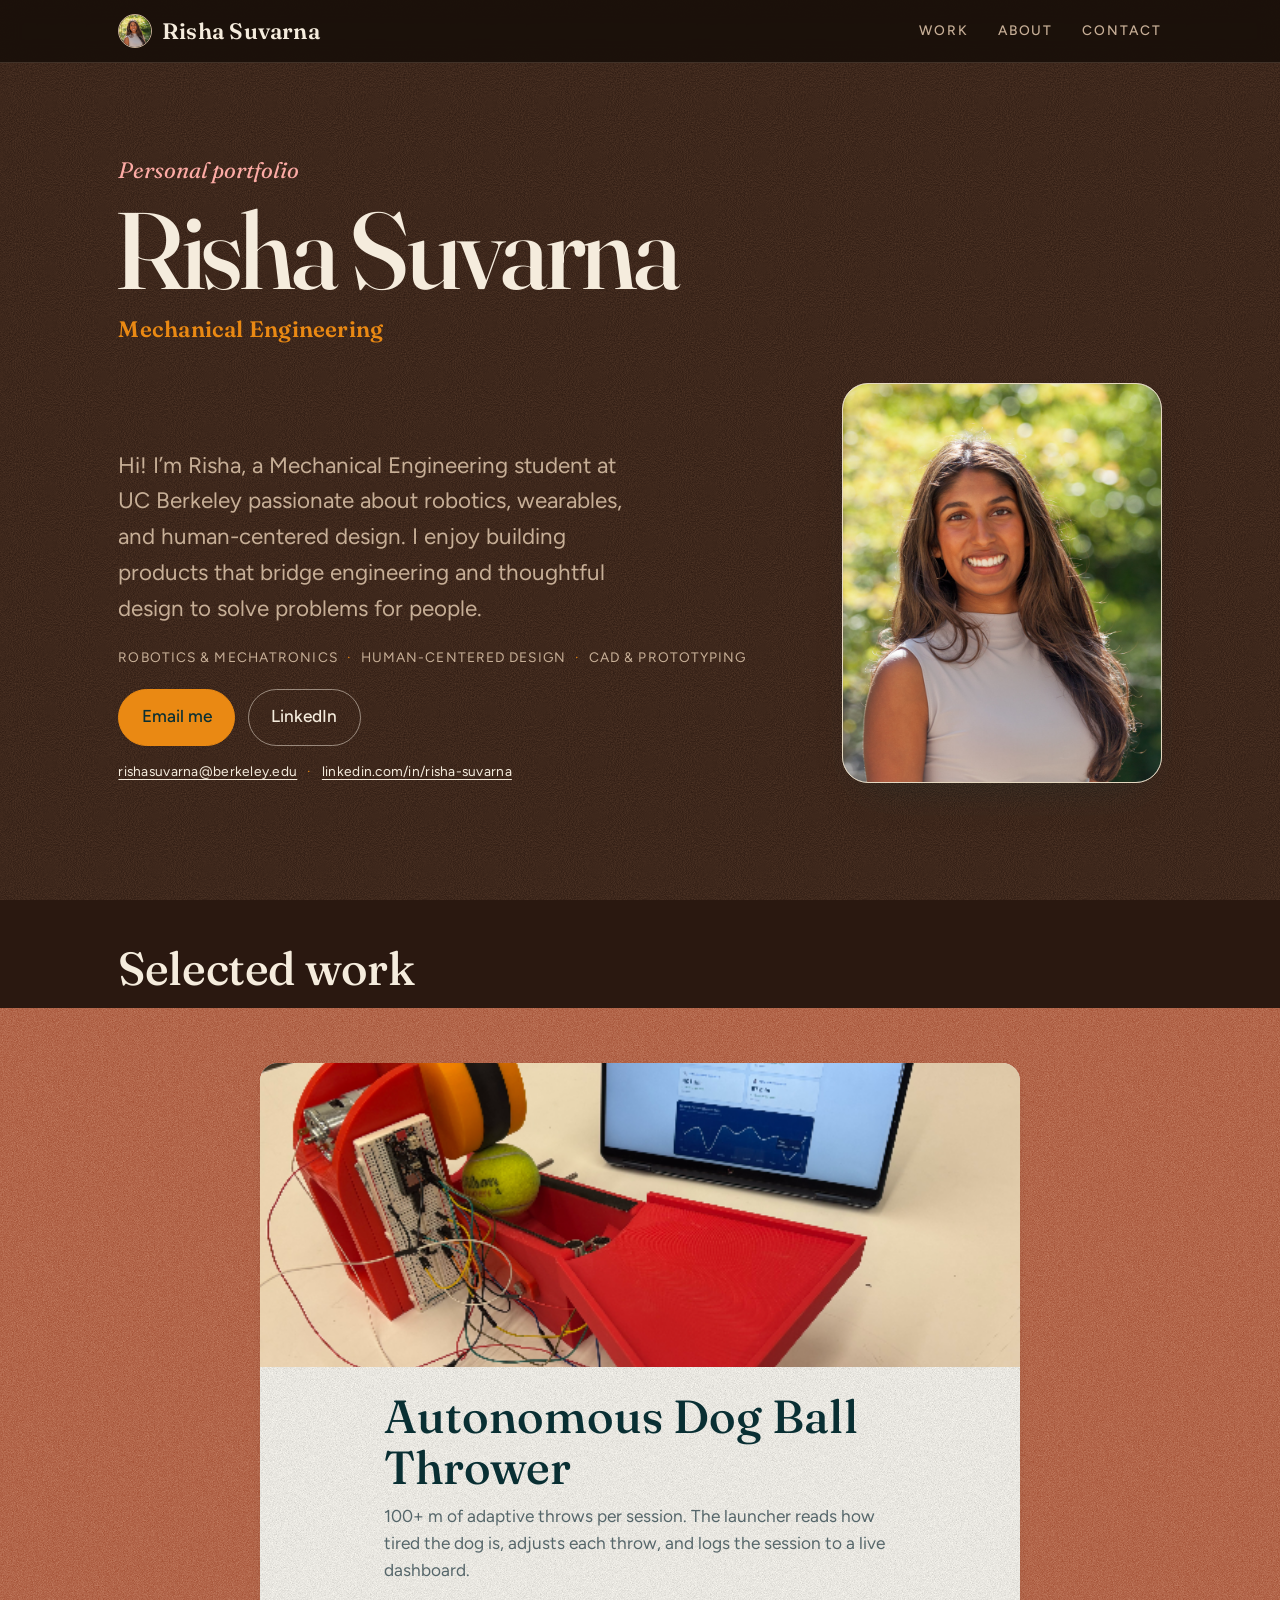
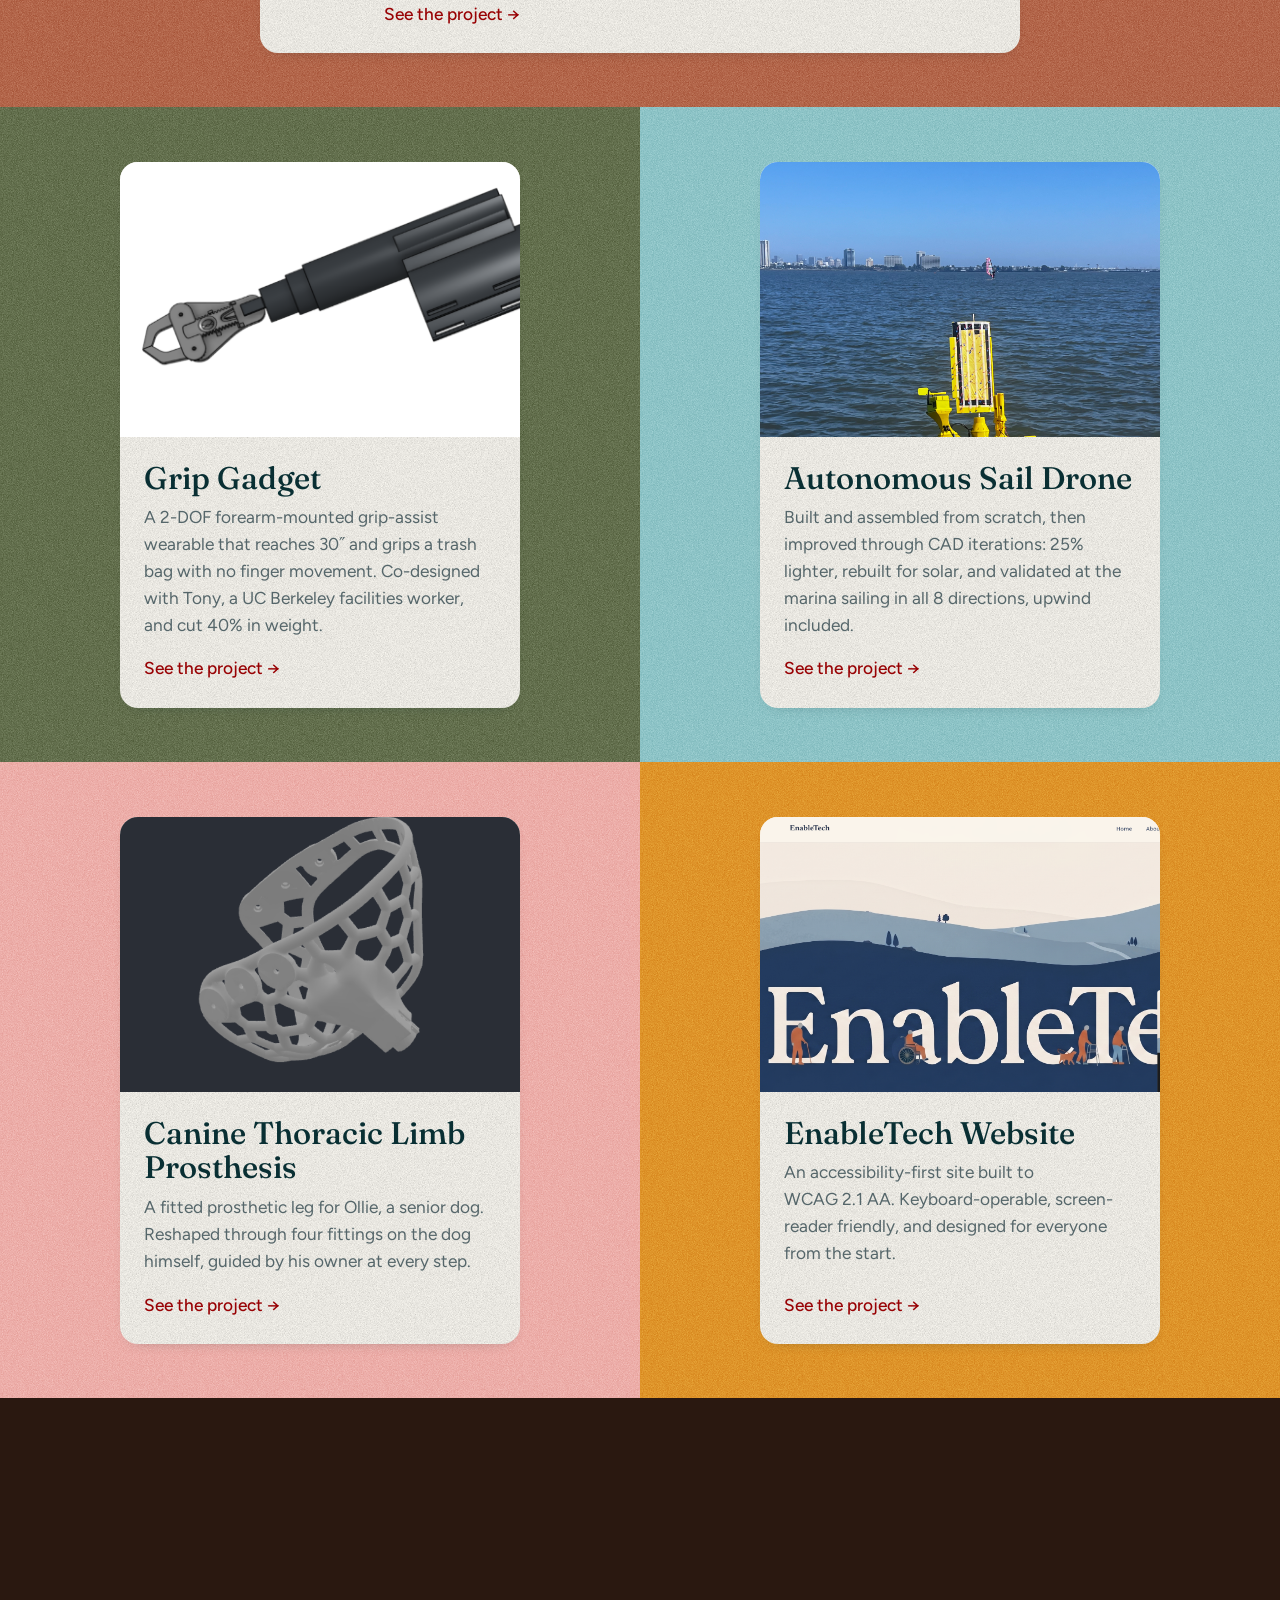
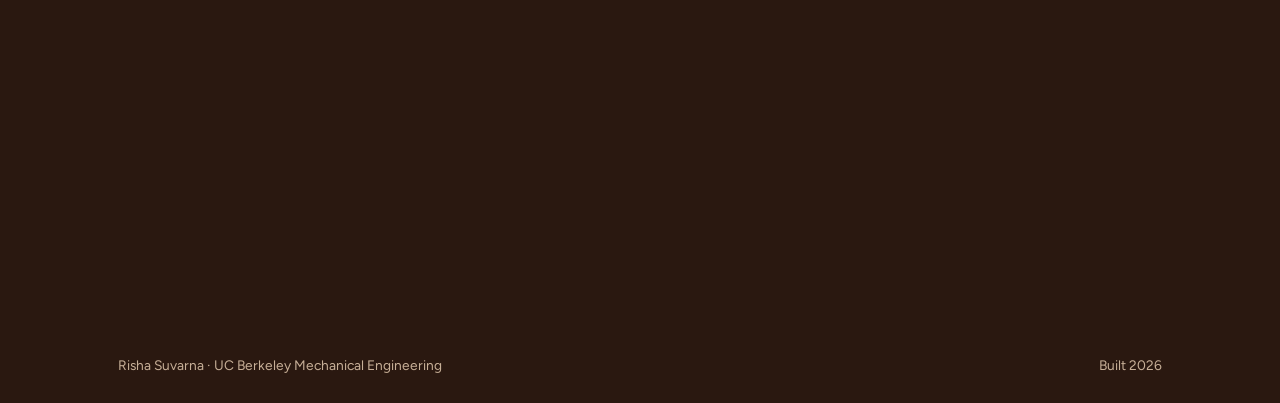
==== commit 3dc265bb: "Canine: replace scan with nTop images, add Ollie photo" ====
--- a/index.html
+++ b/index.html
@@ -107,7 +107,7 @@
         <li data-accent="blossom" data-reveal>
           <a class="card" href="canine-prosthesis.html">
             <span class="card__img">
-              <img src="dog-prosthetic1.png" alt="3D scan render of a curved prosthetic cuff with a honeycomb cell surface texture." loading="lazy">
+              <img src="ntop2.png" alt="nTop render of a honeycomb lattice harness for a dog prosthetic, with round attachment pads and a leg mounting post." loading="lazy">
             </span>
             <span class="card__body">
               <h3>Canine Thoracic Limb Prosthesis</h3>
--- a/styles.css
+++ b/styles.css
@@ -145,6 +145,17 @@
   color:var(--ink-soft-light);
 }
 .hero__meta li:not(:last-child)::after{content:"\00b7";margin:0 .65em;color:var(--sunshine)}
+
+.hero__contact-text a{white-space:nowrap}
+@media(max-width:600px){
+  .hero__meta{flex-direction:column}
+  .hero__meta li:not(:last-child)::after{content:none}
+  .hero__contact-text{display:flex;flex-direction:column;gap:.35rem}
+  .hero__contact-text span{display:none}
+  .brand{white-space:nowrap;font-size:1rem;gap:.5rem}
+  .nav{gap:.75rem}
+  .nav a{letter-spacing:.08em}
+}
 
 .pill{
   display:inline-block;font-size:var(--step--1);letter-spacing:.06em;
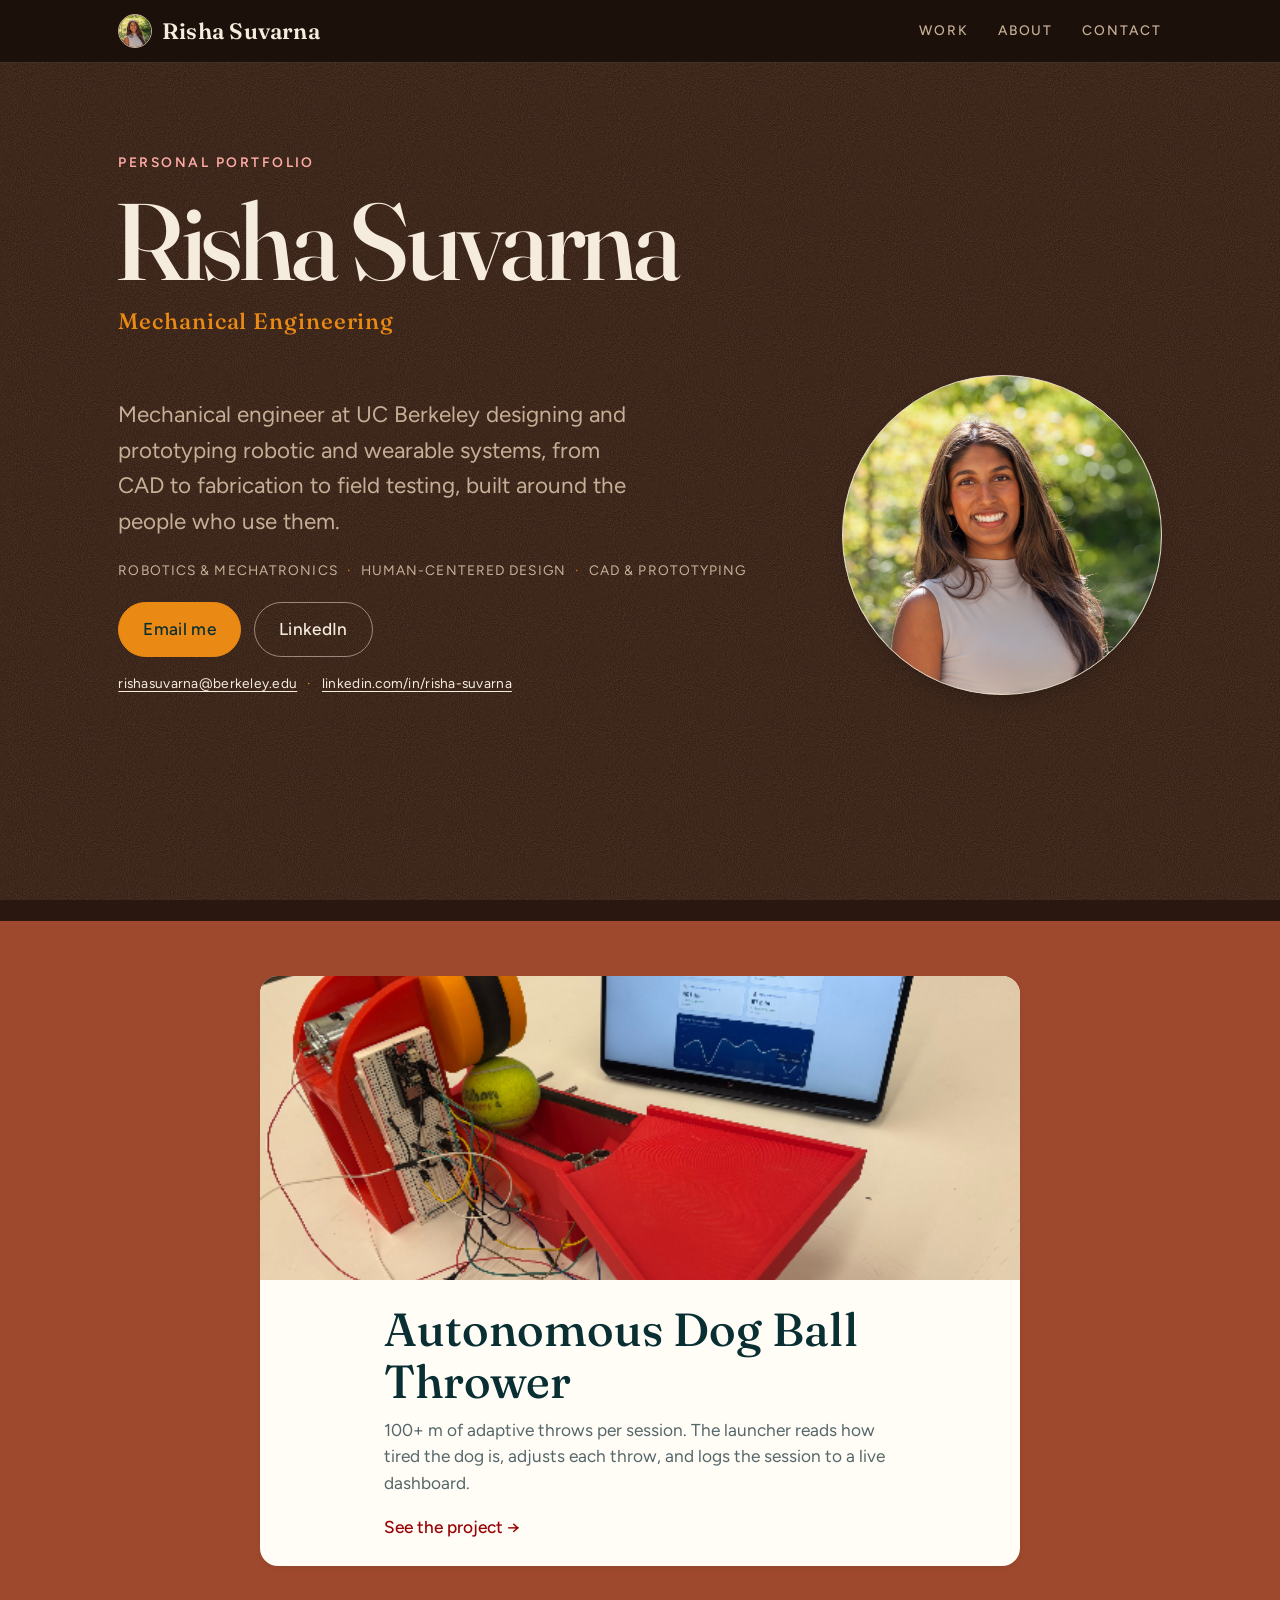
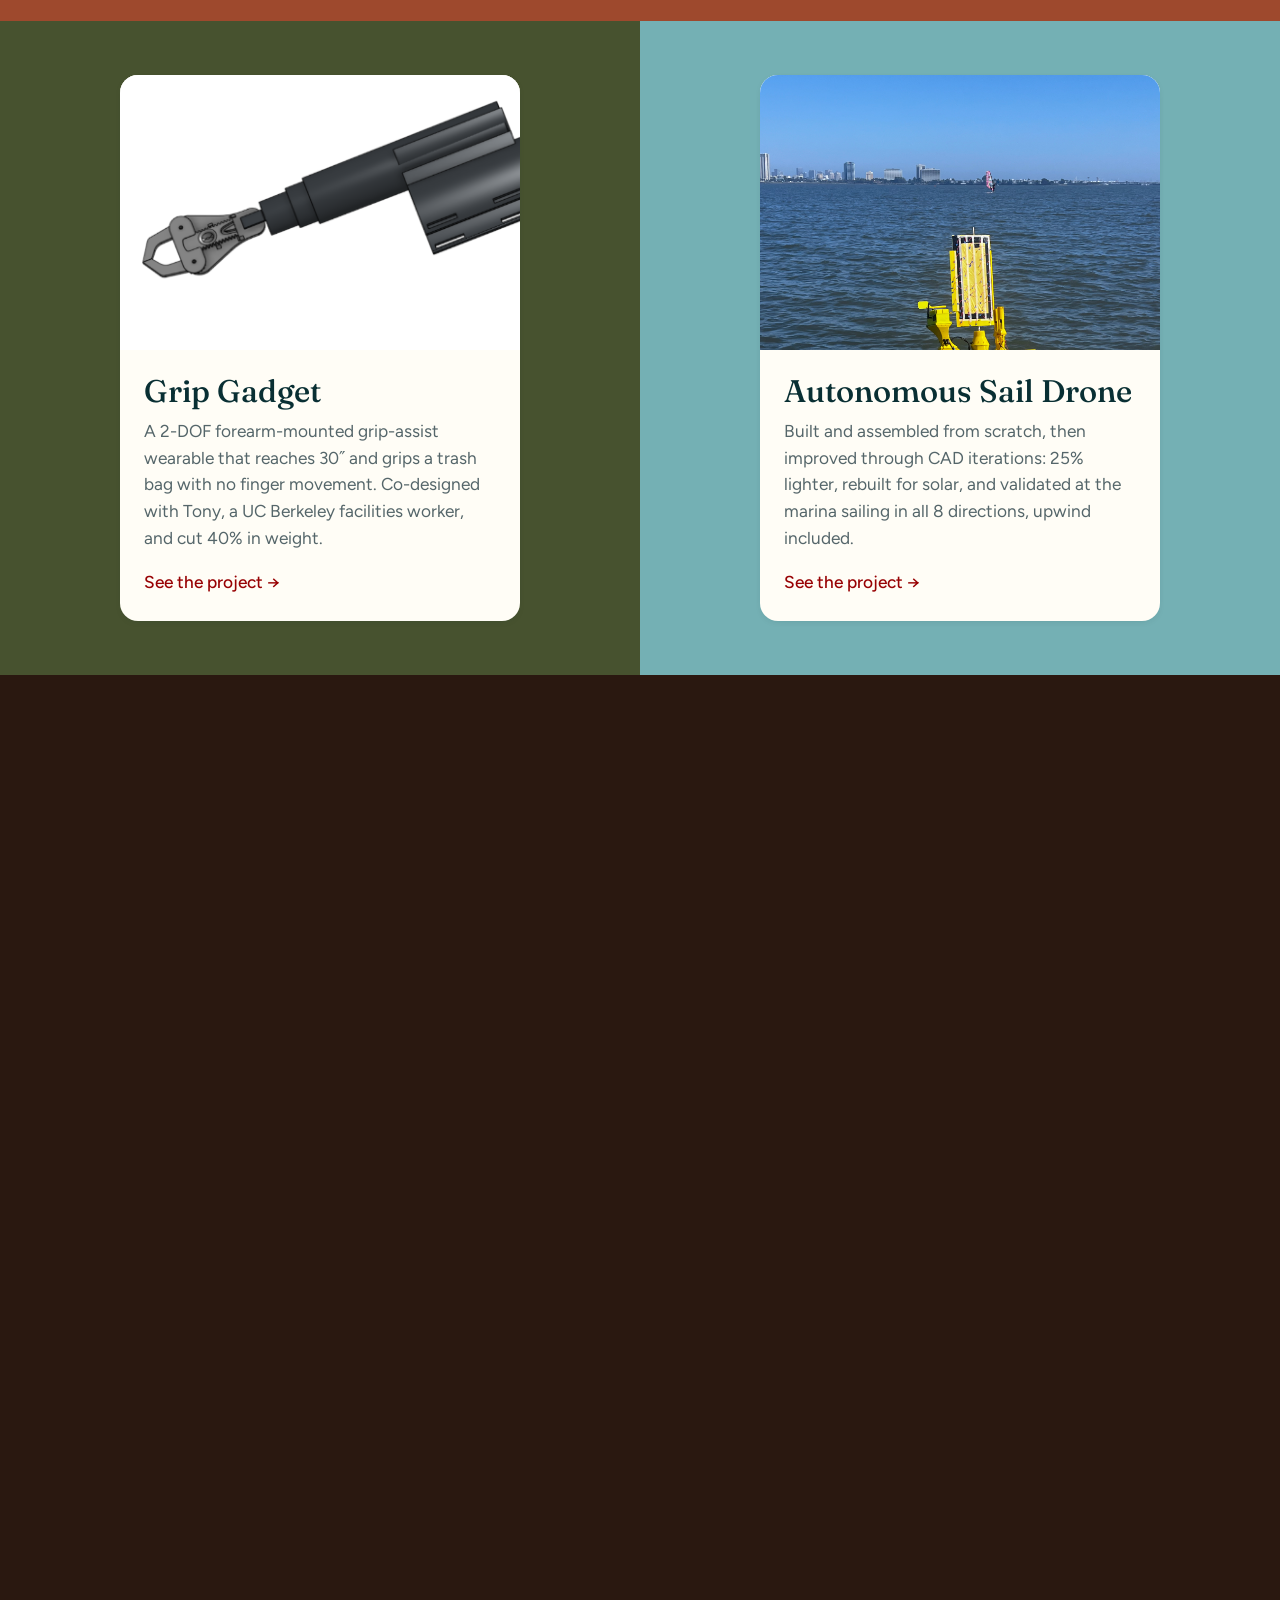
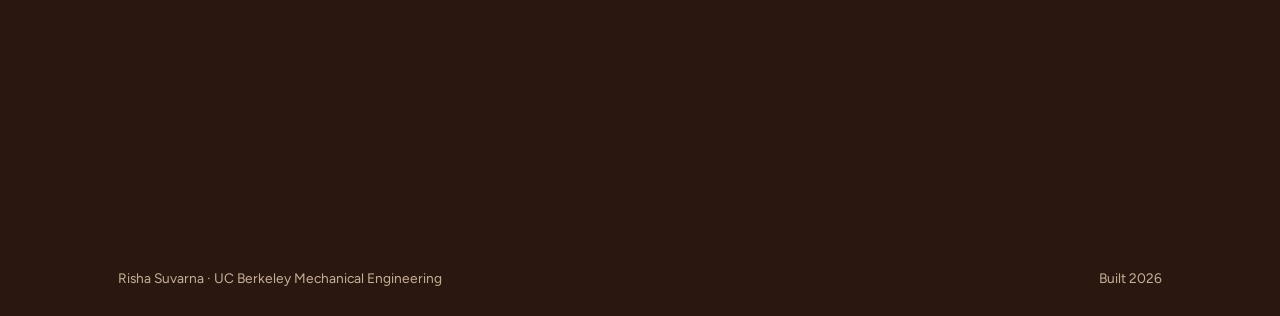
==== commit 82ba7574: "Dark theme tokens, circle headshot, card focus/progress line, new intro" ====
--- a/index.html
+++ b/index.html
@@ -1,5 +1,5 @@
 <!DOCTYPE html>
-<html lang="en">
+<html lang="en" class="theme-dark">
 <head>
 <meta charset="UTF-8">
 <meta name="viewport" content="width=device-width, initial-scale=1">
@@ -34,7 +34,7 @@
       <p class="hero__degree">Mechanical Engineering</p>
       <div class="hero__row">
         <div class="hero__text">
-          <p class="hero__lede">Hi! I&rsquo;m Risha, a Mechanical Engineering student at UC&nbsp;Berkeley passionate about robotics, wearables, and human-centered design. I enjoy building products that bridge engineering and thoughtful design to solve problems for people.</p>
+          <p class="hero__lede">Mechanical engineer at UC&nbsp;Berkeley designing and prototyping robotic and wearable systems, from CAD to fabrication to field testing, built around the people who use them.</p>
         <ul class="hero__meta" aria-label="Skills">
           <li>Robotics &amp; mechatronics</li>
           <li>Human-centered design</li>
@@ -53,7 +53,7 @@
         </div>
         </div>
         <figure class="hero__portrait">
-          <img src="headshot%20risha.jpeg" alt="Risha Suvarna" width="320" height="400">
+          <img src="headshot%20risha.jpeg" alt="Risha Suvarna" width="320" height="320">
         </figure>
       </div>
     </div>
--- a/styles.css
+++ b/styles.css
@@ -56,7 +56,7 @@
 
 *,*::before,*::after{box-sizing:border-box}
 html{-webkit-text-size-adjust:100%;scroll-behavior:smooth}
-html{background:var(--paper)}
+html{background:var(--bg)}
 body{
   margin:0;color:var(--ink);background:transparent;
   font-family:var(--font-body);font-size:var(--step-0);line-height:1.7;
@@ -68,7 +68,7 @@
   content:"";
   position:fixed;inset:0;
   z-index:-1;pointer-events:none;
-  background-color:var(--paper);
+  background-color:var(--bg);
   background-image:var(--grain);
   background-size:220px 220px;
   background-blend-mode:soft-light;
@@ -77,8 +77,8 @@
 h1,h2,h3{font-family:var(--font-display);font-weight:500;font-optical-sizing:auto;line-height:1.12;margin:0}
 p{margin:0}
 a{color:var(--link);text-decoration-thickness:1px;text-underline-offset:3px}
-a:hover{text-decoration-color:var(--blossom)}
-:focus-visible{outline:2.5px solid var(--ink);outline-offset:3px;border-radius:4px}
+a:hover{text-decoration-color:var(--accent-fg)}
+:focus-visible{outline:2.5px solid var(--fg);outline-offset:3px;border-radius:4px}
 
 .skip{position:absolute;left:-999px;top:.5rem;z-index:100;background:var(--ink);color:var(--paper-2);
   padding:.6rem 1rem;border-radius:999px;font-weight:500;font-size:var(--step--1)}
@@ -92,31 +92,31 @@
 
 /* ---------- header ---------- */
 .topbar{
-  position:sticky;top:0;z-index:20;background:rgba(23,14,9,.88);
-  -webkit-backdrop-filter:blur(10px);backdrop-filter:blur(10px);border-bottom:1px solid rgba(199,175,151,.22);
+  position:sticky;top:0;z-index:20;background:var(--nav-bg);
+  -webkit-backdrop-filter:blur(10px);backdrop-filter:blur(10px);border-bottom:1px solid var(--nav-line);
 }
 .topbar .wrap{display:flex;align-items:center;justify-content:space-between;gap:1rem;padding-block:.75rem}
-.brand{display:inline-flex;align-items:center;gap:.6rem;font-family:var(--font-display);font-weight:600;font-size:var(--step-1);color:var(--ink-light);text-decoration:none;letter-spacing:.01em}
+.brand{display:inline-flex;align-items:center;gap:.6rem;font-family:var(--font-display);font-weight:600;font-size:var(--step-1);color:var(--fg);text-decoration:none;letter-spacing:.01em}
 .brand:hover{text-decoration:none}
-.brand__avatar{width:34px;height:34px;border-radius:50%;object-fit:cover;object-position:50% 25%;border:1px solid var(--ink-soft-light);display:block}
+.brand__avatar{width:34px;height:34px;border-radius:50%;object-fit:cover;object-position:50% 25%;border:1px solid var(--fg-soft);display:block}
 .nav{display:flex;gap:clamp(.8rem,3vw,1.8rem)}
-.nav a{color:var(--ink-soft-light);text-decoration:none;font-size:var(--step--1);letter-spacing:.14em;text-transform:uppercase;font-weight:500}
-.nav a:hover{color:var(--ink-light)}
+.nav a{color:var(--fg-soft);text-decoration:none;font-size:var(--step--1);letter-spacing:.14em;text-transform:uppercase;font-weight:500}
+.nav a:hover{color:var(--fg)}
 
 /* ---------- hero (home) ---------- */
 .hero{position:relative;overflow:hidden;padding-block:clamp(2.8rem,7vw,5.5rem) clamp(3rem,7vw,5.5rem)}
 
 /* name / eyebrow / degree: standalone on the dark ground, no panel —
    light/bright colours so they pop off --paper */
-.hero__eyebrow{font-style:italic;font-family:var(--font-display);color:var(--blossom);font-size:var(--step-1);margin-bottom:.6rem}
+.hero__eyebrow{font-style:italic;font-family:var(--font-display);color:var(--accent-fg);font-size:var(--step-1);margin-bottom:.6rem}
 .hero__name{
   font-size:clamp(3rem,15vw,5.5rem);line-height:.95;letter-spacing:-.04em;font-weight:500;
-  color:var(--ink-light);margin-left:-.04em;
+  color:var(--fg);margin-left:-.04em;
 }
 @media(min-width:820px){.hero__name{font-size:clamp(4.5rem,8.5vw,7.5rem);white-space:nowrap}}
 .hero__degree{
   margin-top:.5rem;font-family:var(--font-display);font-weight:600;
-  font-size:var(--step-1);color:var(--sunshine);letter-spacing:.01em;
+  font-size:var(--step-1);color:var(--accent2-fg);letter-spacing:.01em;
 }
 
 /* intro description, paired with the headshot */
@@ -125,14 +125,14 @@
   display:grid;gap:clamp(1.6rem,4vw,2.8rem);align-items:center;
 }
 @media(min-width:820px){.hero__row{grid-template-columns:1fr auto;align-items:end}}
-.hero__lede{font-size:var(--step-1);color:var(--ink-soft-light);line-height:1.6;max-width:38ch}
+.hero__lede{font-size:var(--step-1);color:var(--fg-soft);line-height:1.6;max-width:38ch}
 
 /* headshot: a proper portrait crop, sized to its own content (not stretched
    to match the lede's height) */
 .hero__portrait{position:relative;margin:0;justify-self:center;width:min(320px,78vw)}
 .hero__portrait img{
-  display:block;width:100%;aspect-ratio:4/5;object-fit:cover;object-position:50% 18%;
-  border-radius:var(--radius-lg);
+  display:block;width:100%;aspect-ratio:1/1;object-fit:cover;object-position:50% 25%;
+  border-radius:50%;
   border:1px solid var(--line);box-shadow:var(--shadow);background:var(--paper-2);
 }
 @media(min-width:820px){.hero__portrait{justify-self:end}}
@@ -142,9 +142,9 @@
   margin:1.2rem 0 0;padding:0;list-style:none;
   display:flex;flex-wrap:wrap;row-gap:.4rem;
   font-size:var(--step--1);letter-spacing:.08em;text-transform:uppercase;
-  color:var(--ink-soft-light);
-}
-.hero__meta li:not(:last-child)::after{content:"\00b7";margin:0 .65em;color:var(--sunshine)}
+  color:var(--fg-soft);
+}
+.hero__meta li:not(:last-child)::after{content:"\00b7";margin:0 .65em;color:var(--accent2-fg)}
 
 .hero__contact-text a{white-space:nowrap}
 @media(max-width:600px){
@@ -166,10 +166,10 @@
 
 /* ---------- section scaffolding ---------- */
 .section{padding-block:clamp(3rem,8vw,6rem)}
-.section-title{font-size:var(--step-3);letter-spacing:-.01em;margin-bottom:clamp(1.4rem,3vw,2.2rem);color:var(--ink-light)}
+.section-title{font-size:var(--step-3);letter-spacing:-.01em;margin-bottom:clamp(1.4rem,3vw,2.2rem);color:var(--fg)}
 /* "Selected work" sits directly on top of the first colour block */
-.section--work{padding-block:clamp(2.4rem,6vw,4.5rem) 0}
-.work-title{margin-bottom:.8rem}
+.section--work{padding-block:clamp(1.6rem,4vw,3rem) 0}
+.work-title{margin-bottom:clamp(1.6rem,3.5vw,2.4rem)}
 
 /* ---------- work grid: full-bleed colour band, white cards floating on it ---------- */
 .grid{
@@ -181,7 +181,7 @@
 .grid > li{
   display:flex;
   justify-content:center;
-  background-color:color-mix(in srgb,var(--accent) 87%,transparent);
+  background-color:color-mix(in srgb,var(--accent) 87%,#2A1810);
   background-image:var(--grain);
   background-size:180px 180px;
   background-blend-mode:soft-light;
@@ -229,36 +229,36 @@
 [data-accent="sunshine"]  {--accent:var(--sunshine);  --on-accent:var(--ink)}
 
 /* ---------- about (personal note) ---------- */
-.about__text{max-width:54ch;font-size:var(--step-1);color:var(--ink-soft-light);line-height:1.6}
+.about__text{max-width:54ch;font-size:var(--step-1);color:var(--fg-soft);line-height:1.6}
 
 /* ---------- contact ---------- */
 .hero__contact{margin-top:1.2rem}
 .contact__links{display:flex;flex-wrap:wrap;gap:.8rem}
-.hero__contact-text{margin-top:.9rem;font-size:var(--step--1);color:var(--ink-soft-light);letter-spacing:.02em}
-.hero__contact-text a{color:var(--ink-light);text-underline-offset:3px}
-.hero__contact-text span{margin:0 .5em;color:var(--sunshine)}
+.hero__contact-text{margin-top:.9rem;font-size:var(--step--1);color:var(--fg-soft);letter-spacing:.02em}
+.hero__contact-text a{color:var(--fg);text-underline-offset:3px}
+.hero__contact-text span{margin:0 .5em;color:var(--accent2-fg)}
 .btn{
   display:inline-block;padding:.8rem 1.4rem;border-radius:999px;font-weight:500;text-decoration:none;
   background:var(--sunshine);color:var(--ink);border:1px solid var(--sunshine);
 }
-.btn:hover{background:transparent;color:var(--ink-light);border-color:var(--ink-light);text-decoration:none}
-.btn--ghost{background:transparent;color:var(--ink-light);border-color:rgba(245,236,221,.5)}
-.btn--ghost:hover{background:var(--ink-light);color:var(--ink);border-color:var(--ink-light)}
+.btn:hover{background:transparent;color:var(--fg);border-color:var(--fg);text-decoration:none}
+.btn--ghost{background:transparent;color:var(--fg);border-color:var(--fg-line)}
+.btn--ghost:hover{background:var(--fg);color:var(--bg);border-color:var(--fg)}
 
 /* ---------- project page (no panel — text sits on the dark ground) ---------- */
 .detail{padding-block:clamp(2.4rem,6vw,4rem) clamp(3.5rem,9vw,6rem);position:relative}
-.detail > .wrap{position:relative;color:var(--ink-soft-light)}
+.detail > .wrap{position:relative;color:var(--fg-soft)}
 .back{
-  display:inline-block;margin-bottom:2rem;color:var(--ink-soft-light);text-decoration:none;
+  display:inline-block;margin-bottom:2rem;color:var(--fg-soft);text-decoration:none;
   font-size:var(--step--1);letter-spacing:.1em;text-transform:uppercase;font-weight:500;
 }
 .back::before{content:"\2190  "}
-.back:hover{color:var(--ink-light);text-decoration:none}
-.detail__eyebrow{font-family:var(--font-display);font-style:italic;color:var(--blossom);font-size:var(--step-1);margin-bottom:.8rem}
-.detail__title{font-size:var(--step-4);max-width:16ch;letter-spacing:-.015em;color:var(--ink-light)}
+.back:hover{color:var(--fg);text-decoration:none}
+.detail__eyebrow{font-family:var(--font-display);font-style:italic;color:var(--accent-fg);font-size:var(--step-1);margin-bottom:.8rem}
+.detail__title{font-size:var(--step-4);max-width:16ch;letter-spacing:-.015em;color:var(--fg)}
 .detail__result{
   margin-top:1.6rem;font-family:var(--font-display);font-size:var(--step-2);line-height:1.32;
-  color:var(--ink-light);max-width:34ch;padding-left:1.1rem;border-left:5px solid var(--accent);border-radius:2px;
+  color:var(--fg);max-width:34ch;padding-left:1.1rem;border-left:5px solid var(--accent);border-radius:2px;
 }
 .detail__chip{
   display:inline-block;margin-top:1.2rem;font-size:var(--step--1);letter-spacing:.1em;text-transform:uppercase;
@@ -273,7 +273,7 @@
 .shot--bleed{padding:0;overflow:hidden}
 .shot figcaption{font-size:var(--step--1);color:var(--ink-soft);margin-top:8px;padding:0 3px 3px}
 .shot--bleed figcaption{padding:9px 12px}
-.prose a,.detail__meta a{color:var(--sunshine)}
+.prose a,.detail__meta a{color:var(--link-fg)}
 .shot{margin:0}
 .shot-row{display:grid;gap:14px;margin-top:14px}
 @media(min-width:680px){.shot-row{grid-template-columns:repeat(3,1fr)}}
@@ -296,13 +296,13 @@
 .media-empty b{display:block;font-family:var(--font-display);font-style:italic;font-weight:500;font-size:var(--step-1);margin-bottom:.3rem;color:var(--ink)}
 .media-empty span{color:var(--ink-soft);font-size:var(--step--1)}
 
-.prose{margin-top:3rem;max-width:64ch;color:var(--ink-soft-light)}
-.prose h2{font-size:var(--step-2);margin:2.4rem 0 .8rem;color:var(--ink-light)}
+.prose{margin-top:3rem;max-width:64ch;color:var(--fg-soft)}
+.prose h2{font-size:var(--step-2);margin:2.4rem 0 .8rem;color:var(--fg)}
 .prose h2:first-child{margin-top:0}
 .prose p + p{margin-top:1rem}
 .prose ul{margin:.8rem 0 0;padding-left:1.2rem}
 .prose li{margin-bottom:.5rem}
-.prose li::marker{color:var(--blossom)}
+.prose li::marker{color:var(--accent-fg)}
 .lead-list{list-style:none;padding:0;margin:1.2rem 0 0;display:grid;gap:1px;background:var(--line);border:1px solid var(--line);border-radius:var(--radius-md);overflow:hidden}
 .lead-list div{background:var(--paper-2);padding:1.1rem 1.2rem;color:var(--ink)}
 .lead-list dt{font-family:var(--font-display);font-style:italic;color:var(--link);font-size:var(--step-0)}
@@ -316,29 +316,79 @@
 }
 .draft-note b{font-style:normal}
 
-.detail__meta{margin-top:3rem;display:grid;gap:1.8rem;padding-top:2rem;border-top:1px solid var(--ink-soft-light)}
+.detail__meta{margin-top:3rem;display:grid;gap:1.8rem;padding-top:2rem;border-top:1px solid var(--fg-soft)}
 @media(min-width:680px){.detail__meta{grid-template-columns:1fr 1fr}}
-.detail__meta h3{font-family:var(--font-display);font-style:italic;font-size:var(--step-1);margin-bottom:.7rem;color:var(--ink-light)}
+.detail__meta h3{font-family:var(--font-display);font-style:italic;font-size:var(--step-1);margin-bottom:.7rem;color:var(--fg)}
 .pills{list-style:none;margin:0;padding:0;display:flex;flex-wrap:wrap;gap:.45rem}
 
 /* prev / next between project pages */
 .pagenav{
-  margin-top:3.5rem;padding-top:2rem;border-top:1px solid var(--ink-soft-light);
+  margin-top:3.5rem;padding-top:2rem;border-top:1px solid var(--fg-soft);
   display:flex;flex-wrap:wrap;gap:1rem 1.5rem;justify-content:space-between;align-items:baseline;
 }
-.pagenav a{font-family:var(--font-display);font-size:var(--step-1);color:var(--ink-light);text-decoration:none}
+.pagenav a{font-family:var(--font-display);font-size:var(--step-1);color:var(--fg);text-decoration:none}
 .pagenav a:hover{text-decoration:none}
 .pagenav a:hover .mark::before{opacity:.78}
-.pagenav__prev::before{content:"\2190  ";color:var(--blossom)}
+.pagenav__prev::before{content:"\2190  ";color:var(--accent-fg)}
 .pagenav__next{margin-left:auto;text-align:right}
-.pagenav__next::after{content:"  \2192";color:var(--blossom)}
+.pagenav__next::after{content:"  \2192";color:var(--accent-fg)}
 
 /* ---------- footer ---------- */
-.foot{padding-block:1.6rem;color:var(--ink-soft-light);font-size:var(--step--1)}
+.foot{padding-block:1.6rem;color:var(--fg-soft);font-size:var(--step--1)}
 .foot .wrap{display:flex;flex-wrap:wrap;gap:.5rem 1.4rem;justify-content:space-between}
 
+/* ---------- refinement: quieter, more professional finish (same colours) ---------- */
+.hero__eyebrow,.detail__eyebrow{
+  font-family:var(--font-body);font-style:normal;font-weight:600;
+  font-size:var(--step--1);letter-spacing:.18em;text-transform:uppercase;margin-bottom:1rem;
+}
+.hero__degree{font-weight:500;letter-spacing:.04em}
+.detail__meta h3{
+  font-family:var(--font-body);font-style:normal;font-weight:600;
+  font-size:var(--step--1);letter-spacing:.16em;text-transform:uppercase;
+}
+.lead-list dt{font-style:normal;font-weight:600}
+.grid > li,.card,.shot{background-image:none}
+.card{box-shadow:0 2px 10px -6px rgba(9,47,51,.4)}
+@media(hover:hover){.card:hover{transform:translateY(-3px);box-shadow:0 12px 24px -14px rgba(9,47,51,.55);text-decoration:none}}
+.card:focus-visible{outline:none;transform:translateY(-3px);text-decoration:none;box-shadow:0 0 0 3px var(--ink),0 0 0 6px var(--paper-2)}
+.shot{box-shadow:none}
+.hero__portrait img{box-shadow:0 12px 30px -20px rgba(0,0,0,.6)}
+.btn{padding:.75rem 1.5rem;letter-spacing:.02em}
+.pill{
+  background:var(--paper-2);
+  -webkit-backdrop-filter:none;backdrop-filter:none;
+  letter-spacing:.03em;padding:.35rem .75rem;
+}
+.detail__result{border-left-width:3px}
+body.js [data-reveal]{transform:translateY(10px)}
+
+/* ---------- theme: light at the top, dark once the header scrolls away ---------- */
+:root{
+  --t:.5s ease;
+  --bg:#FAF3E4;--fg:#2A1810;--fg-soft:#6B4F3D;--fg-line:rgba(42,24,16,.45);
+  --accent-fg:#AF5031;--accent2-fg:#AF5031;--link-fg:#980204;
+  --nav-bg:rgba(250,243,228,.94);--nav-line:rgba(42,24,16,.14);
+}
+html.theme-dark{
+  --bg:#2A1810;--fg:#F5ECDD;--fg-soft:#C7AF97;--fg-line:rgba(245,236,221,.5);
+  --accent-fg:#FDABA5;--accent2-fg:#EA8913;--link-fg:#EA8913;
+  --nav-bg:rgba(23,14,9,.88);--nav-line:rgba(199,175,151,.22);
+}
+html,body::before,body *,body *::before,body *::after{
+  transition:color var(--t),background-color var(--t),border-color var(--t),text-decoration-color var(--t);
+}
+.theme-init,.theme-init body::before,.theme-init body *,.theme-init body *::before,.theme-init body *::after{transition:none!important}
+
+/* thin scroll-progress line under the nav */
+.topbar::after{
+  content:"";position:absolute;left:0;right:0;bottom:-1px;height:2px;
+  background:var(--accent2-fg);transform:scaleX(var(--p,0));transform-origin:0 50%;
+  transition:background-color var(--t);pointer-events:none;
+}
+
 /* ---------- reveal (progressive enhancement — only hides once JS runs) ---------- */
-body.js [data-reveal]{opacity:0;transform:translateY(16px);transition:opacity .6s ease,transform .6s ease}
+body.js [data-reveal]{opacity:0;transform:translateY(16px);transition:opacity .6s ease,transform .6s ease,color var(--t),background-color var(--t),border-color var(--t)}
 body.js [data-reveal].in{opacity:1;transform:none}
 
 @media(prefers-reduced-motion:reduce){
@@ -350,19 +400,17 @@
 /* force a solid, opaque, high-contrast light page where crisp flat colour
    matters more — everything below is normally bare on the dark ground */
 @media(prefers-contrast:more),print{
-  html{background:var(--paper-2)}
+  :root,html.theme-dark{
+    --bg:#FFFFFF;--fg:#2A1810;--fg-soft:#3F2E23;--fg-line:#2A1810;
+    --accent-fg:#8A3F25;--accent2-fg:#8A3F25;--link-fg:#980204;
+    --nav-bg:#FFFFFF;--nav-line:#E6D9C2;
+  }
   body::before{display:none}
+  .topbar{backdrop-filter:none;-webkit-backdrop-filter:none}
+  .topbar::after{display:none}
   .grid > li{background-color:var(--accent);background-image:none}
   .card,.shot{background-image:none}
-  .topbar{background:var(--paper-2);backdrop-filter:none;-webkit-backdrop-filter:none;border-bottom-color:var(--line)}
-  .pill,.btn--ghost{background:var(--paper-2);backdrop-filter:none;-webkit-backdrop-filter:none}
+  .pill,.btn--ghost{backdrop-filter:none;-webkit-backdrop-filter:none}
   .btn{background:var(--ink);color:var(--paper-2);border-color:var(--ink)}
-  .brand,.nav a,.hero__eyebrow,.hero__name,.hero__degree,.section-title,
-  .detail__eyebrow,.detail__title,.detail__result,.back,.pagenav a,
-  .prose,.prose h2,.detail__meta h3,.btn--ghost{color:var(--ink)}
-  .about__text,.hero__lede,.hero__meta,.hero__contact-text,.foot{color:var(--ink-soft)}
-  .hero__contact-text a{color:var(--link)}
-  .prose a,.detail__meta a{color:var(--link)}
-  .pagenav__prev::before,.pagenav__next::after,.prose li::marker{color:var(--link)}
-  .detail__meta,.pagenav{border-top-color:var(--line)}
-}
+  .btn--ghost{background:transparent;color:var(--ink)}
+}
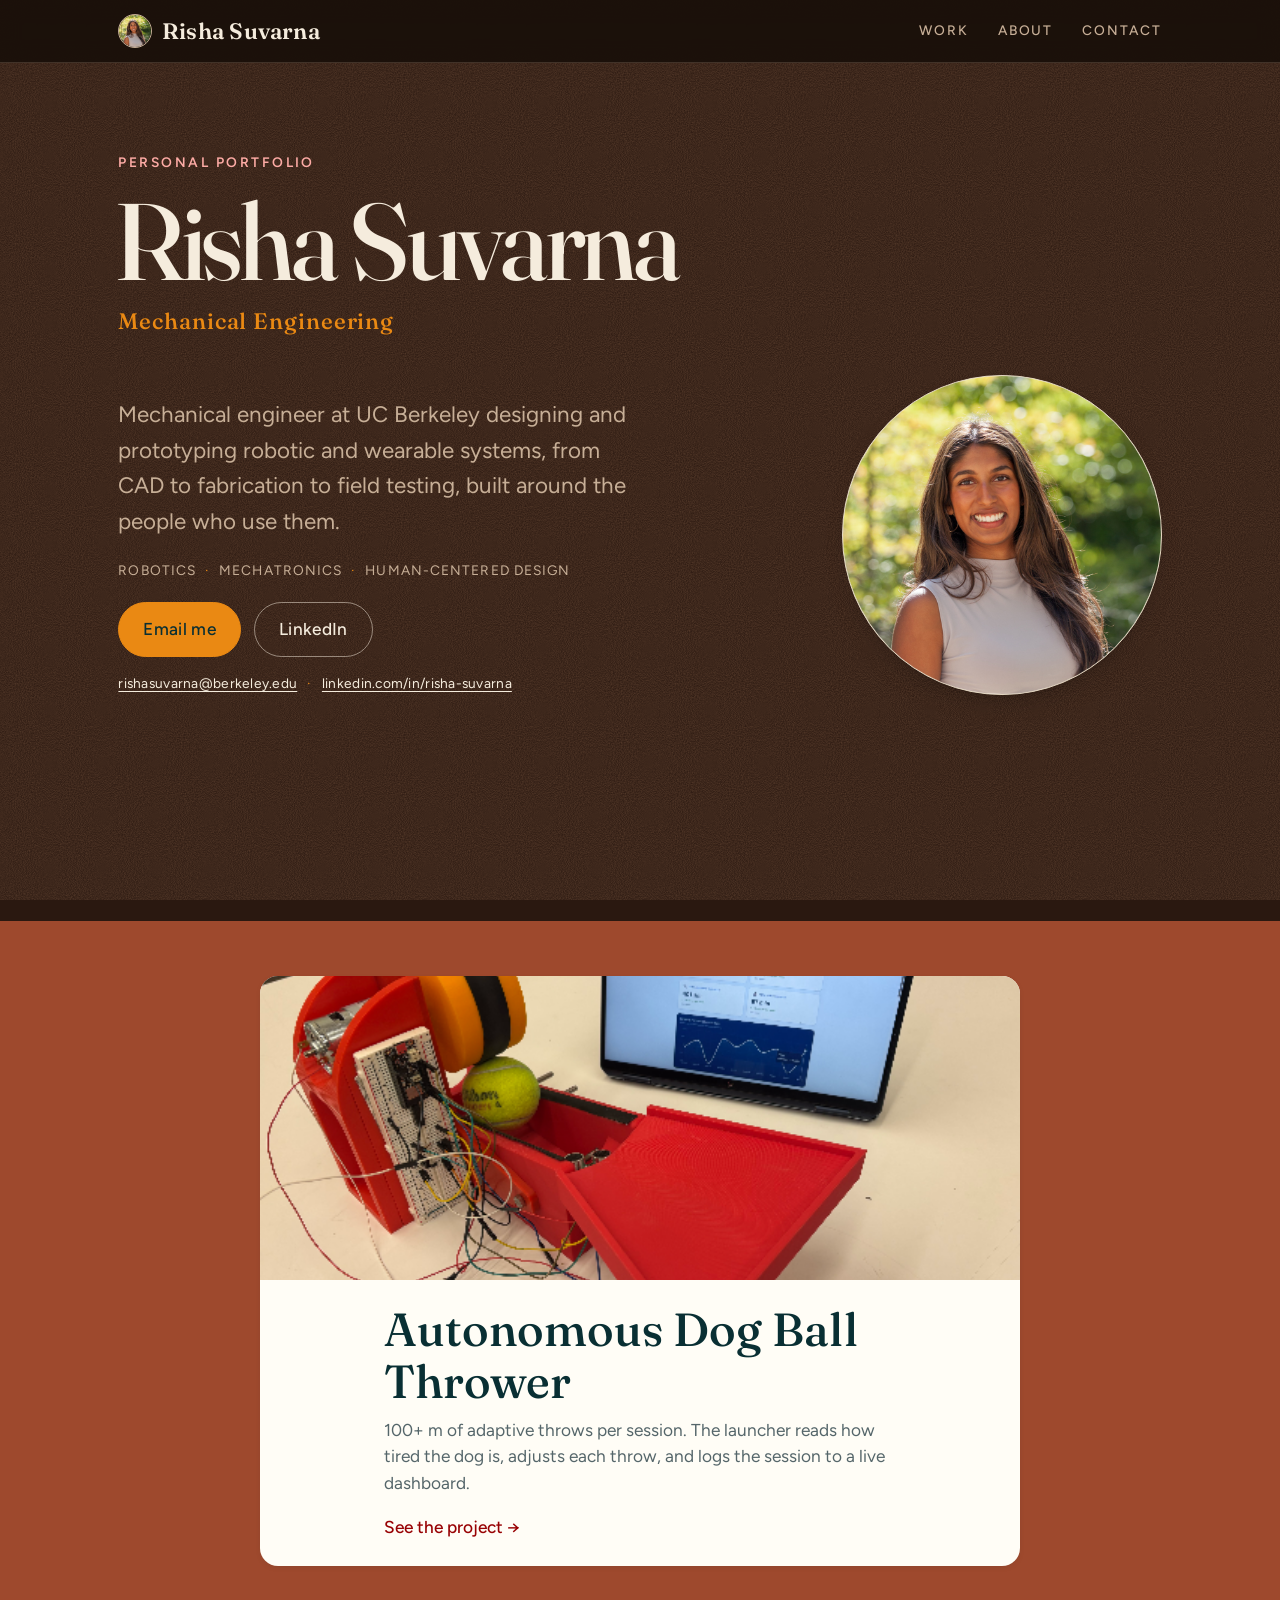
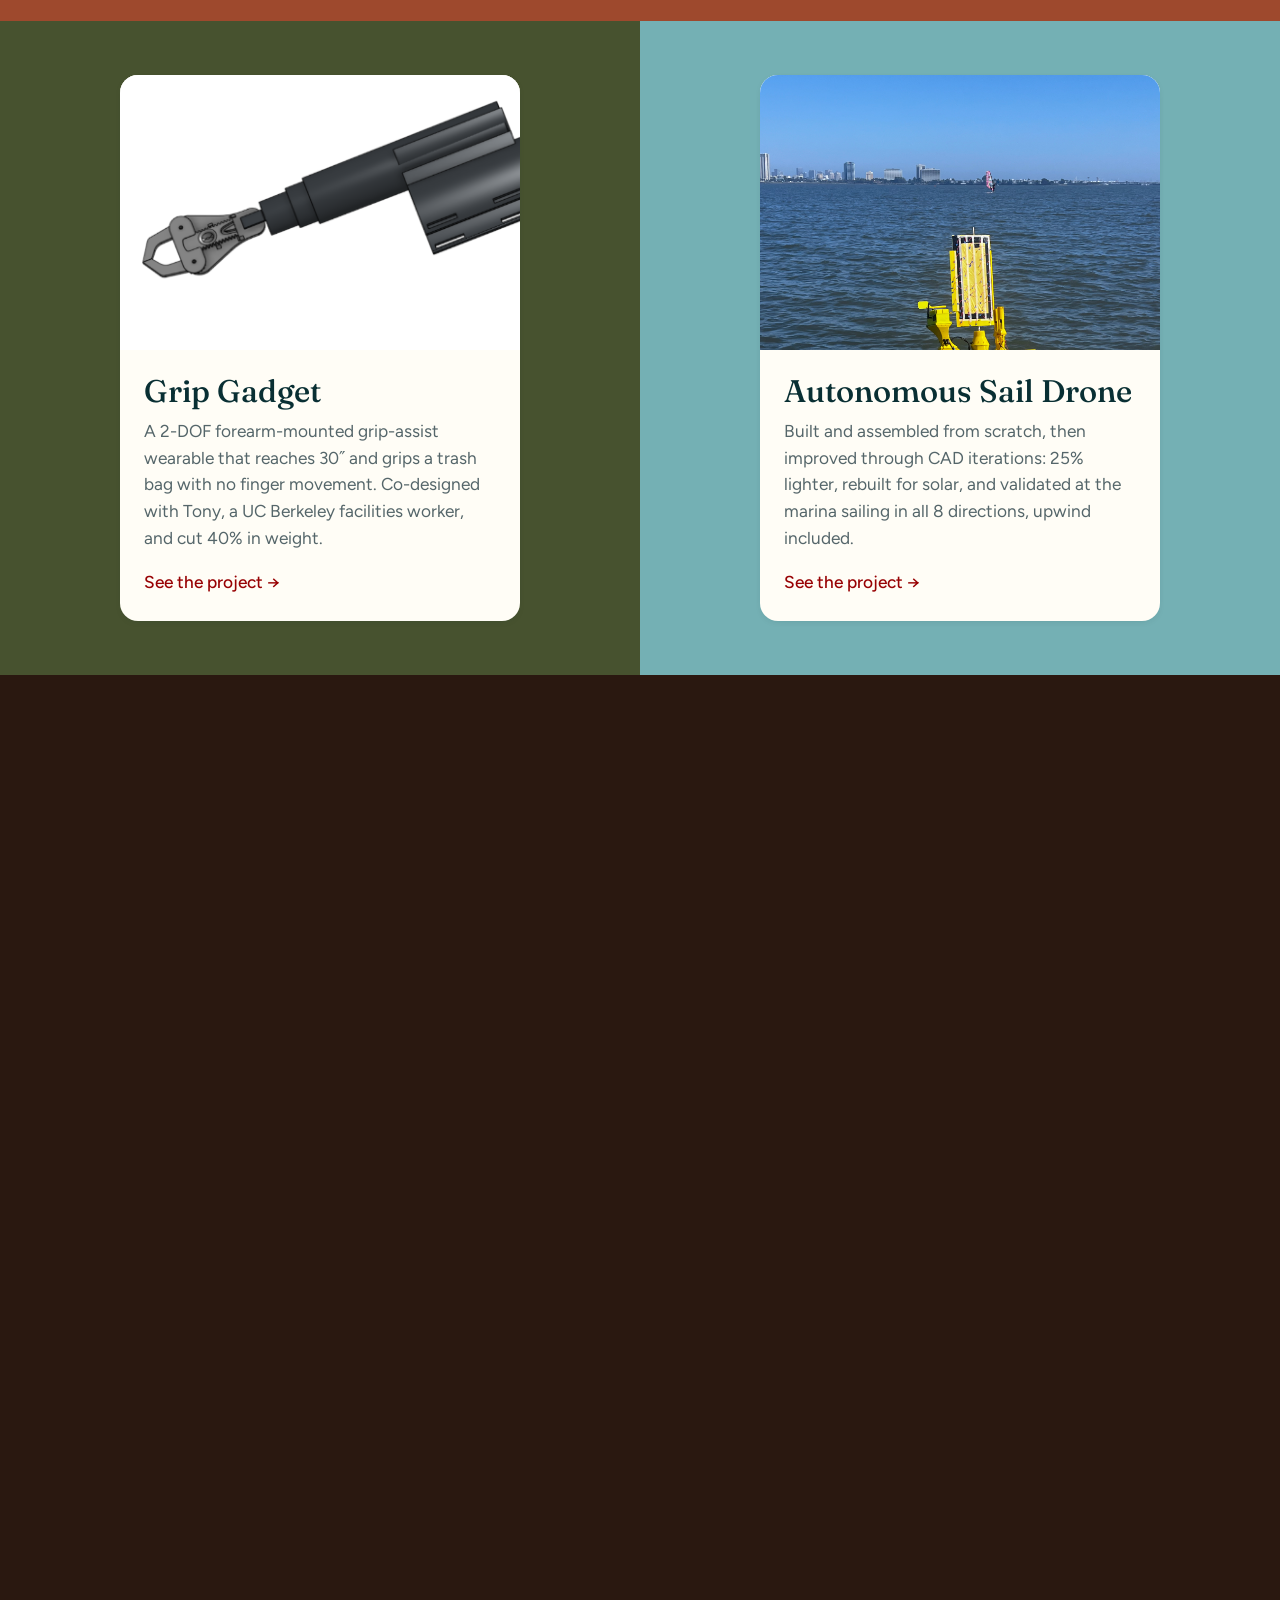
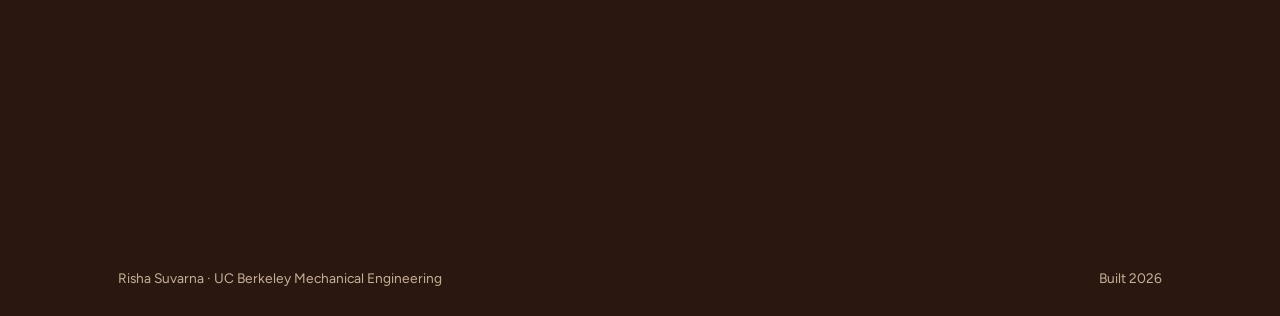
==== commit ffa2a5bd: "Update interests list" ====
--- a/index.html
+++ b/index.html
@@ -36,9 +36,9 @@
         <div class="hero__text">
           <p class="hero__lede">Mechanical engineer at UC&nbsp;Berkeley designing and prototyping robotic and wearable systems, from CAD to fabrication to field testing, built around the people who use them.</p>
         <ul class="hero__meta" aria-label="Skills">
-          <li>Robotics &amp; mechatronics</li>
+          <li>Robotics</li>
+          <li>Mechatronics</li>
           <li>Human-centered design</li>
-          <li>CAD &amp; prototyping</li>
         </ul>
         <div class="hero__contact" id="contact">
           <div class="contact__links">
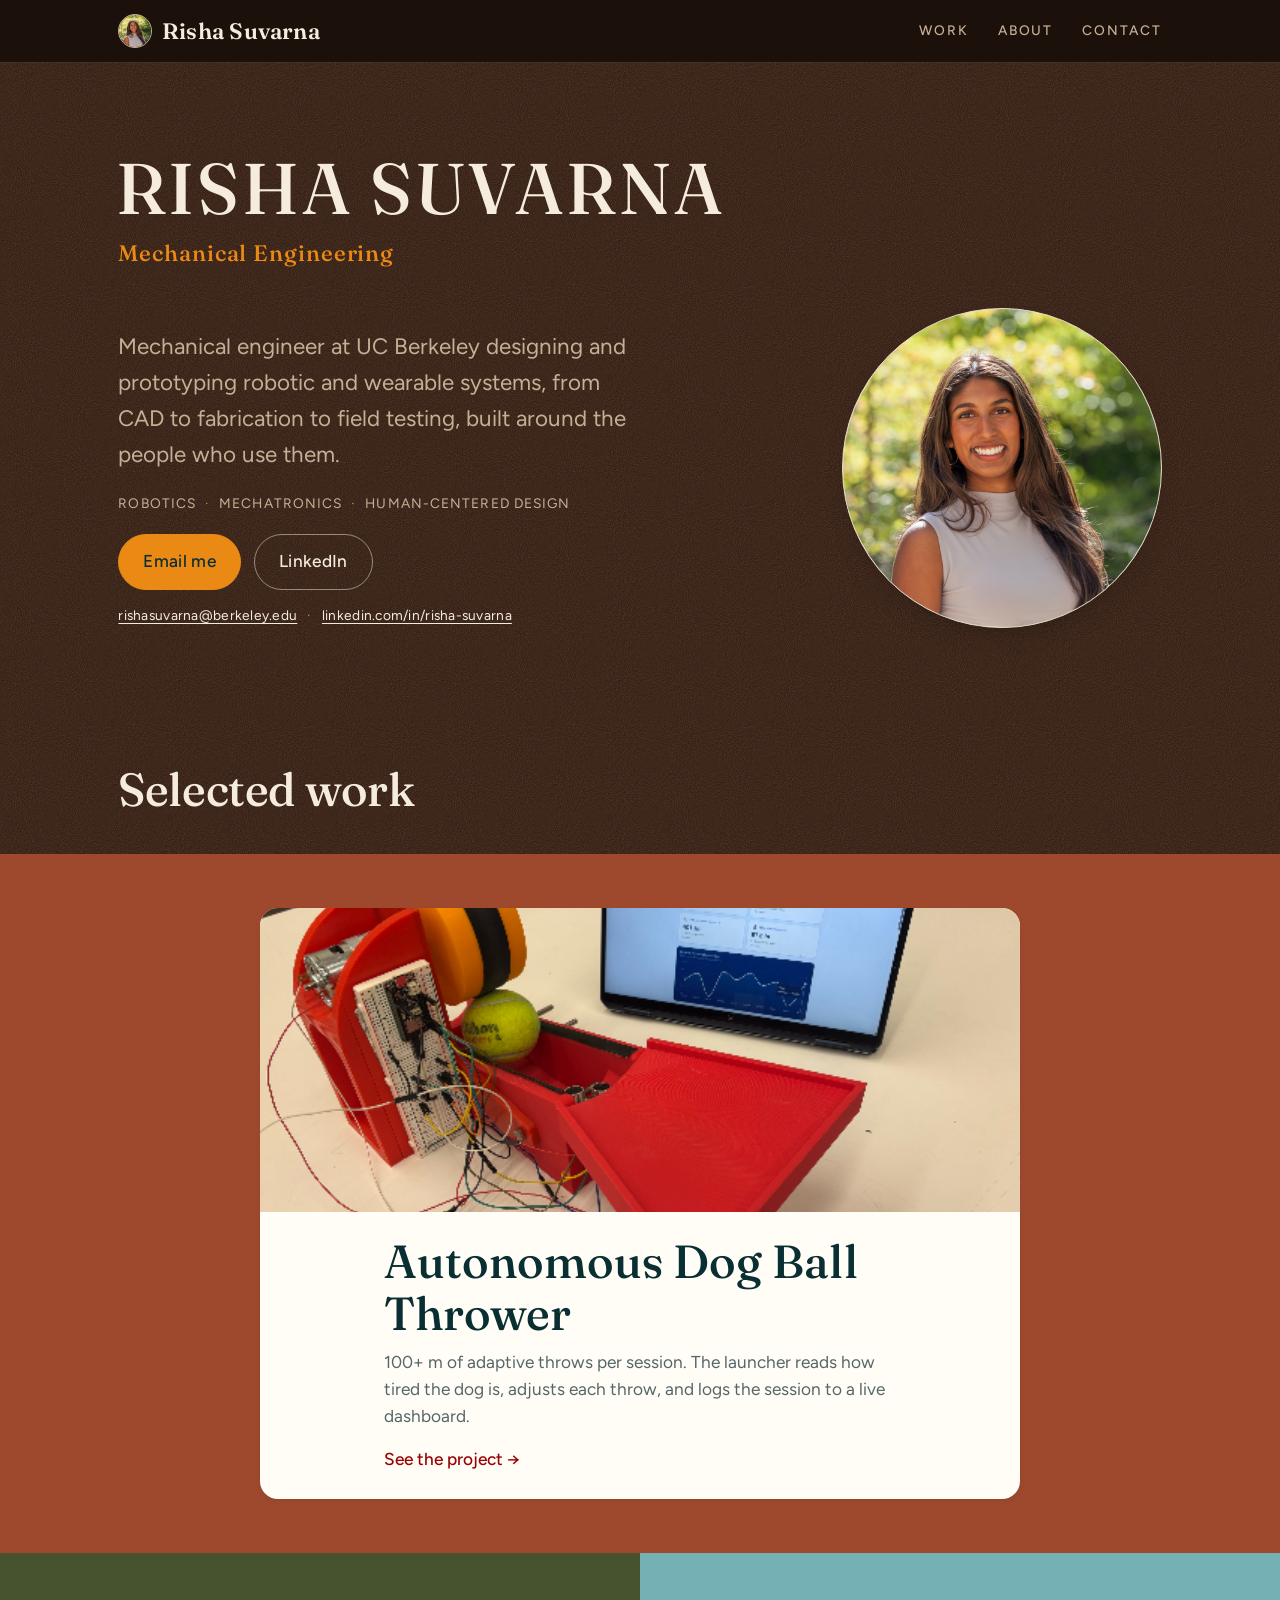
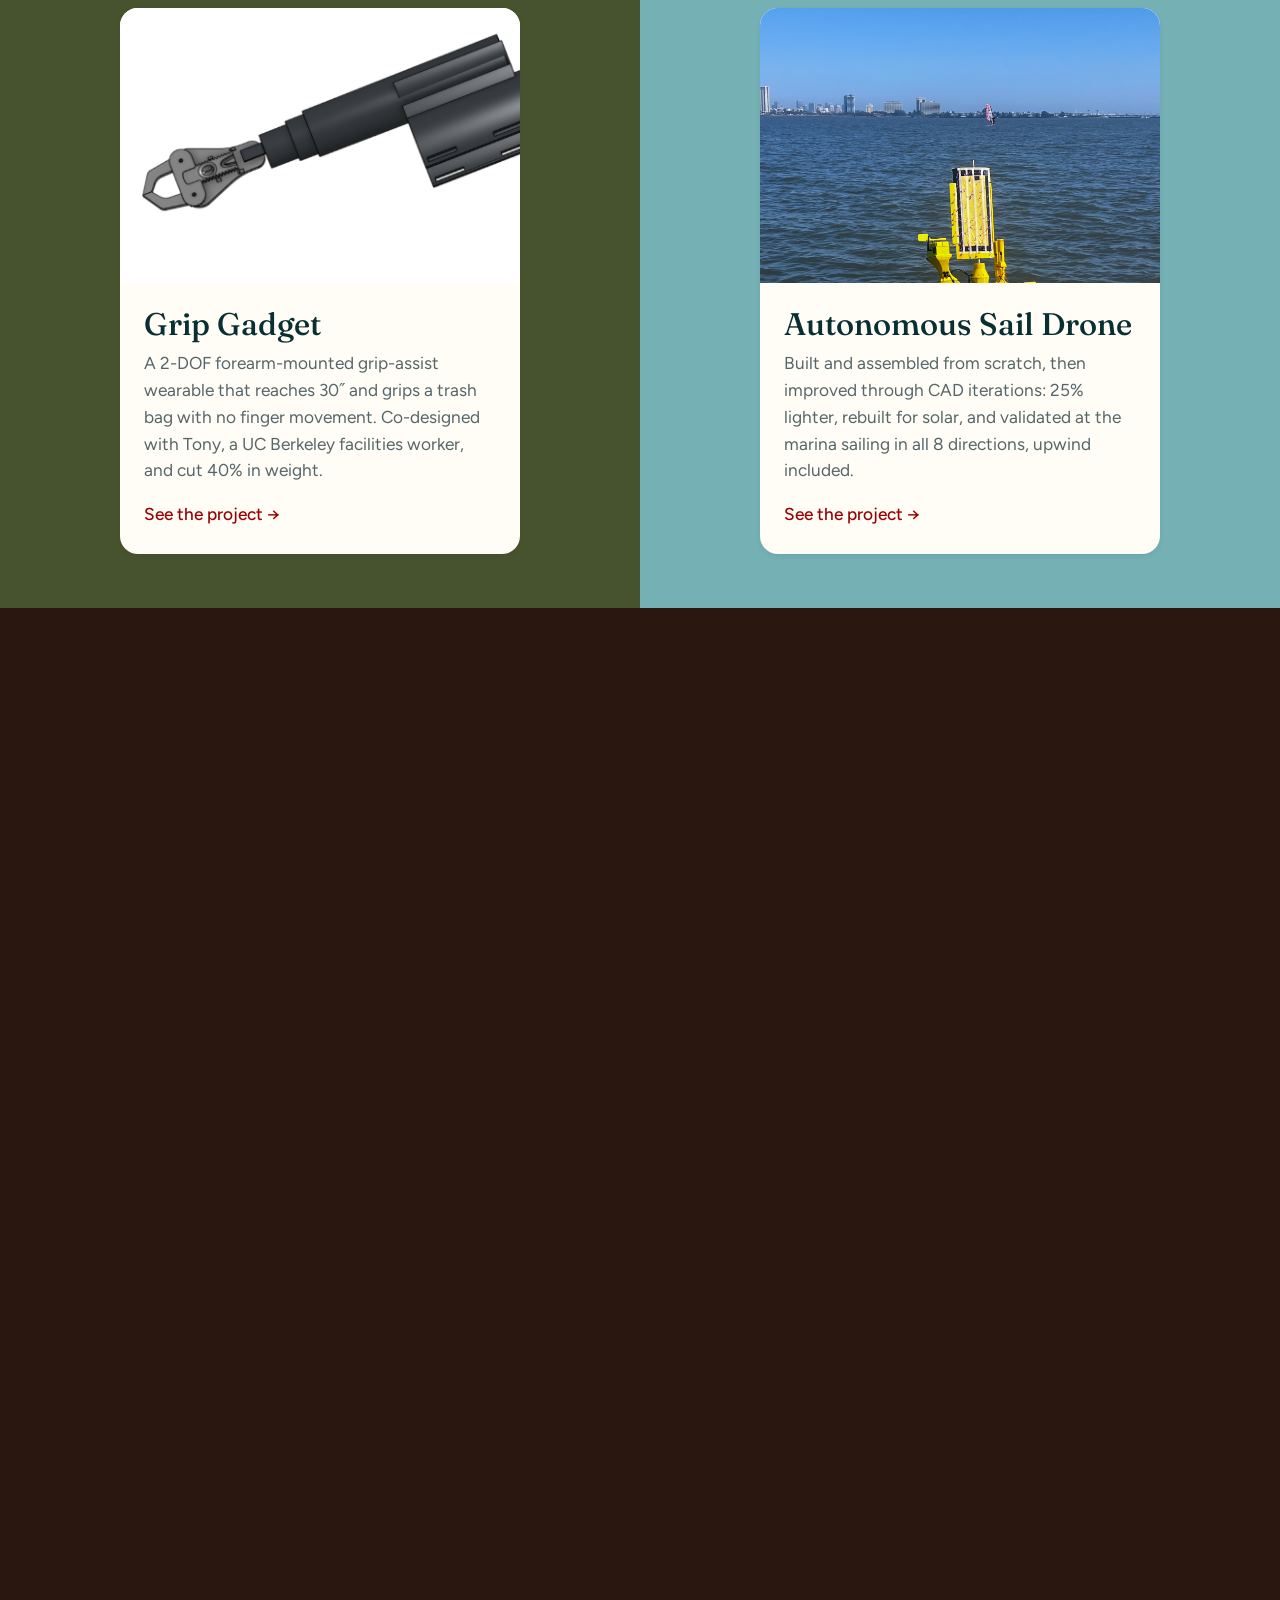
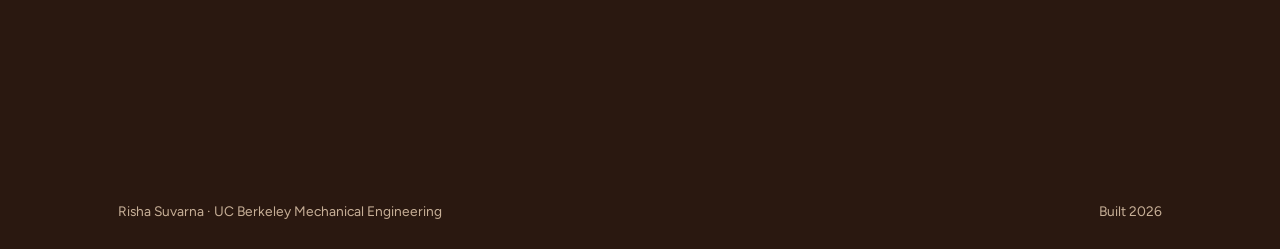
==== commit 2e0d3a2e: "Hero: remove eyebrow, smaller all-caps name" ====
--- a/index.html
+++ b/index.html
@@ -29,7 +29,6 @@
 <main id="top">
   <section class="hero" aria-labelledby="hero-h">
     <div class="wrap">
-      <p class="hero__eyebrow">Personal portfolio</p>
       <h1 id="hero-h" class="hero__name">Risha Suvarna</h1>
       <p class="hero__degree">Mechanical Engineering</p>
       <div class="hero__row">
--- a/styles.css
+++ b/styles.css
@@ -110,10 +110,10 @@
    light/bright colours so they pop off --paper */
 .hero__eyebrow{font-style:italic;font-family:var(--font-display);color:var(--accent-fg);font-size:var(--step-1);margin-bottom:.6rem}
 .hero__name{
-  font-size:clamp(3rem,15vw,5.5rem);line-height:.95;letter-spacing:-.04em;font-weight:500;
+  font-size:clamp(2.3rem,10.5vw,3.6rem);line-height:1.05;letter-spacing:.04em;text-transform:uppercase;font-weight:500;
   color:var(--fg);margin-left:-.04em;
 }
-@media(min-width:820px){.hero__name{font-size:clamp(4.5rem,8.5vw,7.5rem);white-space:nowrap}}
+@media(min-width:820px){.hero__name{font-size:clamp(3rem,5.6vw,4.6rem);white-space:nowrap}}
 .hero__degree{
   margin-top:.5rem;font-family:var(--font-display);font-weight:600;
   font-size:var(--step-1);color:var(--accent2-fg);letter-spacing:.01em;
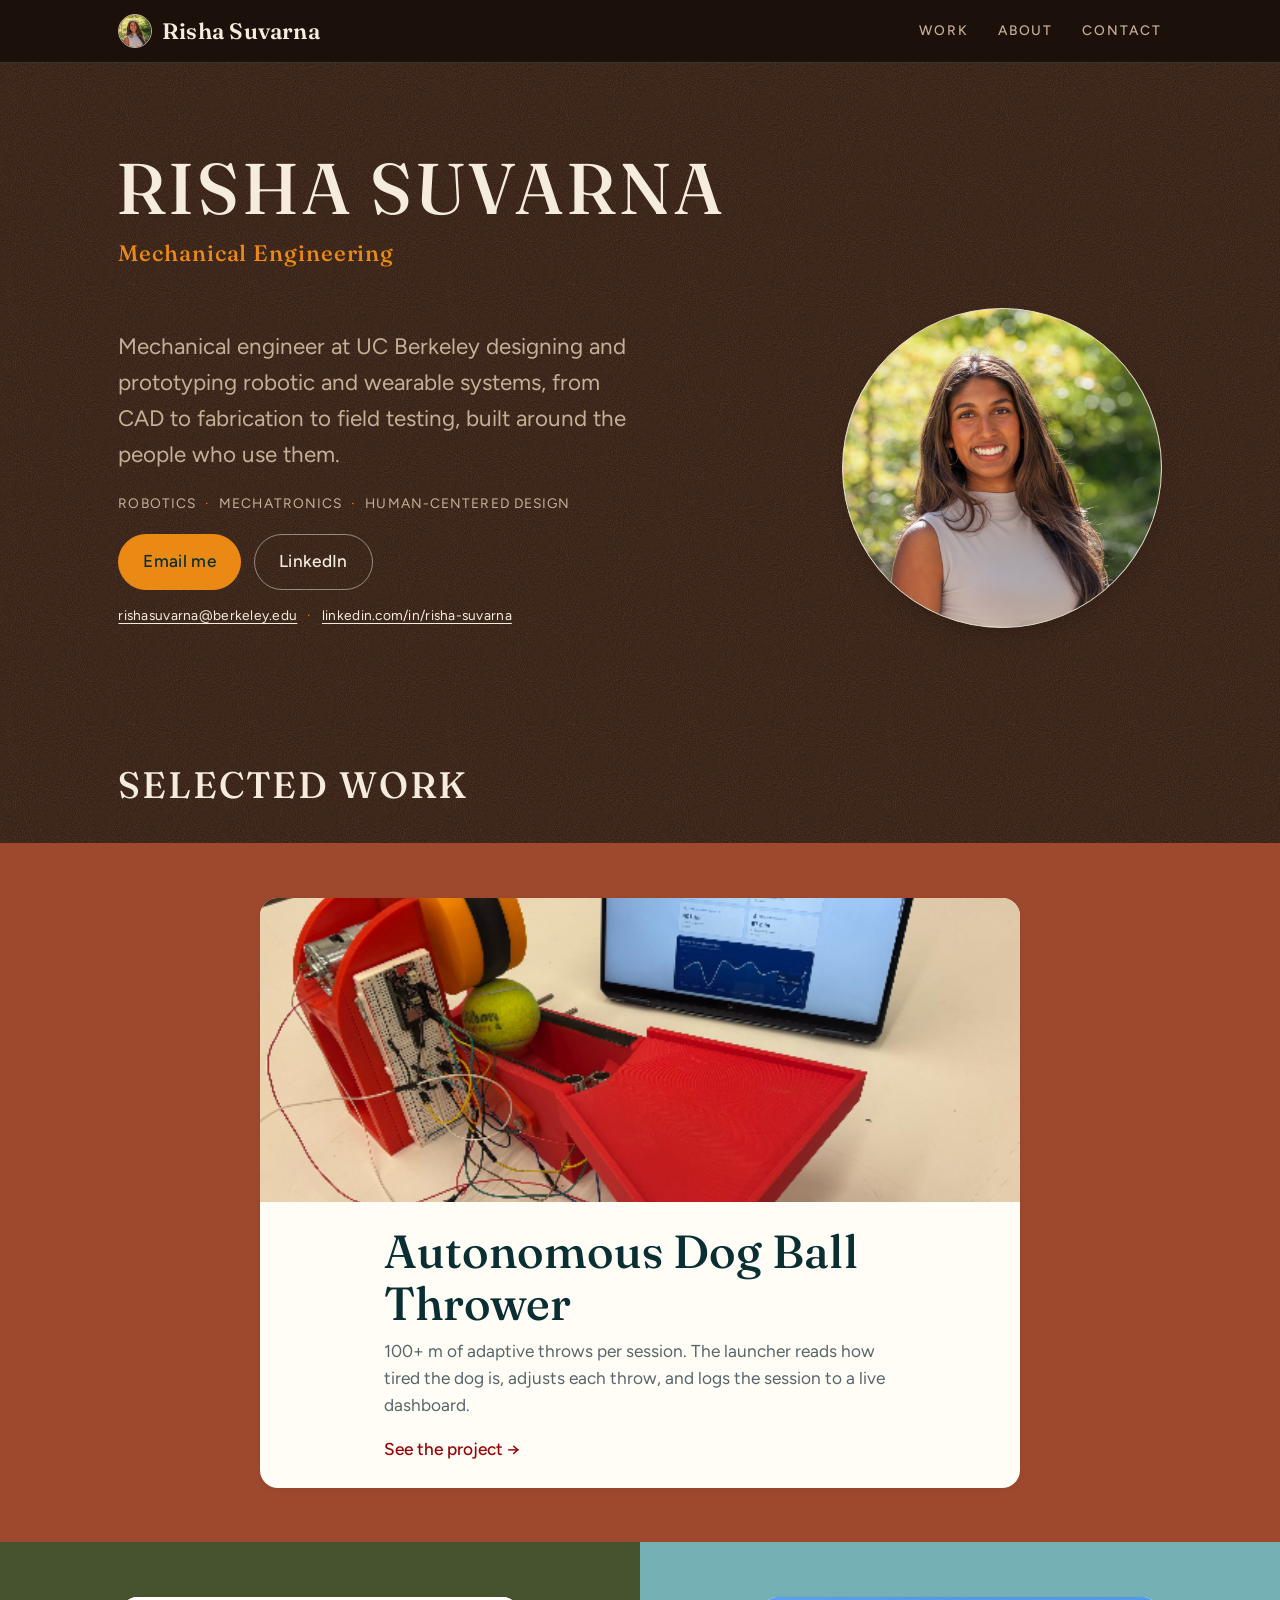
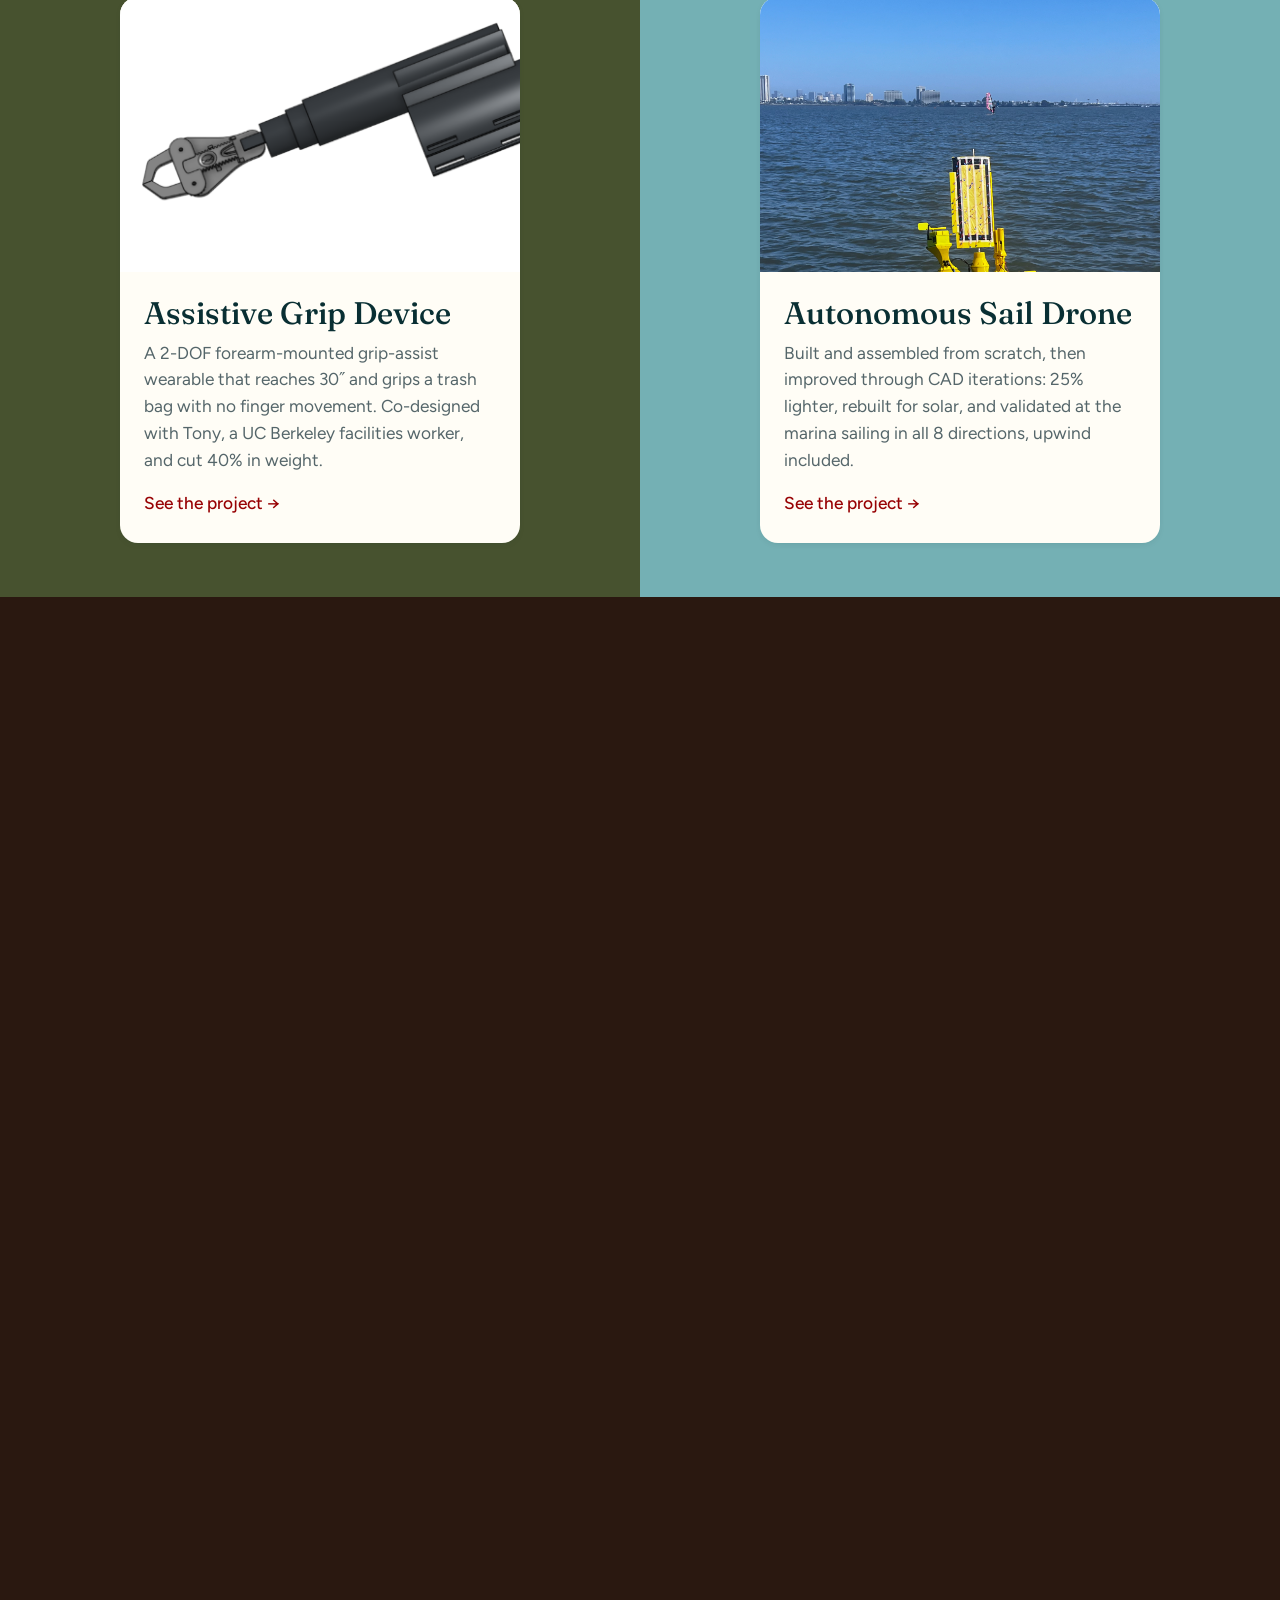
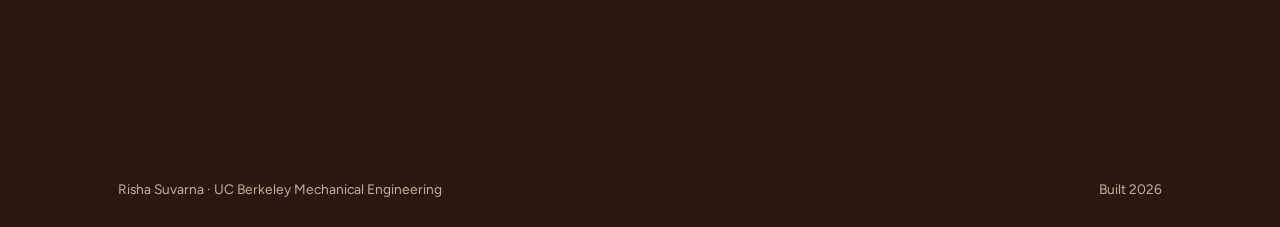
==== commit c68858e2: "Rename Grip Gadget to Assistive Grip Device; all-caps section titles" ====
--- a/index.html
+++ b/index.html
@@ -80,10 +80,10 @@
         <li data-accent="moss" data-reveal>
           <a class="card" href="grip-gadget.html">
             <span class="card__img">
-              <img src="newgrip2.png" alt="CAD render of the Grip Gadget: a black telescoping arm with a gear-driven claw at one end and a forearm cuff at the other." style="object-position:12% center" loading="lazy">
+              <img src="newgrip2.png" alt="CAD render of the assistive grip device: a black telescoping arm with a gear-driven claw at one end and a forearm cuff at the other." style="object-position:12% center" loading="lazy">
             </span>
             <span class="card__body">
-              <h3>Grip Gadget</h3>
+              <h3>Assistive Grip Device</h3>
               <span class="card__result">A 2-DOF forearm-mounted grip-assist wearable that reaches 30&Prime; and grips a trash bag with no finger movement. Co-designed with Tony, a UC&nbsp;Berkeley facilities worker, and cut 40% in weight.</span>
               <span class="card__more">See the project</span>
             </span>
--- a/styles.css
+++ b/styles.css
@@ -166,7 +166,7 @@
 
 /* ---------- section scaffolding ---------- */
 .section{padding-block:clamp(3rem,8vw,6rem)}
-.section-title{font-size:var(--step-3);letter-spacing:-.01em;margin-bottom:clamp(1.4rem,3vw,2.2rem);color:var(--fg)}
+.section-title{font-size:clamp(1.6rem,1.3rem + 1.3vw,2.3rem);letter-spacing:.05em;text-transform:uppercase;margin-bottom:clamp(1.4rem,3vw,2.2rem);color:var(--fg)}
 /* "Selected work" sits directly on top of the first colour block */
 .section--work{padding-block:clamp(1.6rem,4vw,3rem) 0}
 .work-title{margin-bottom:clamp(1.6rem,3.5vw,2.4rem)}
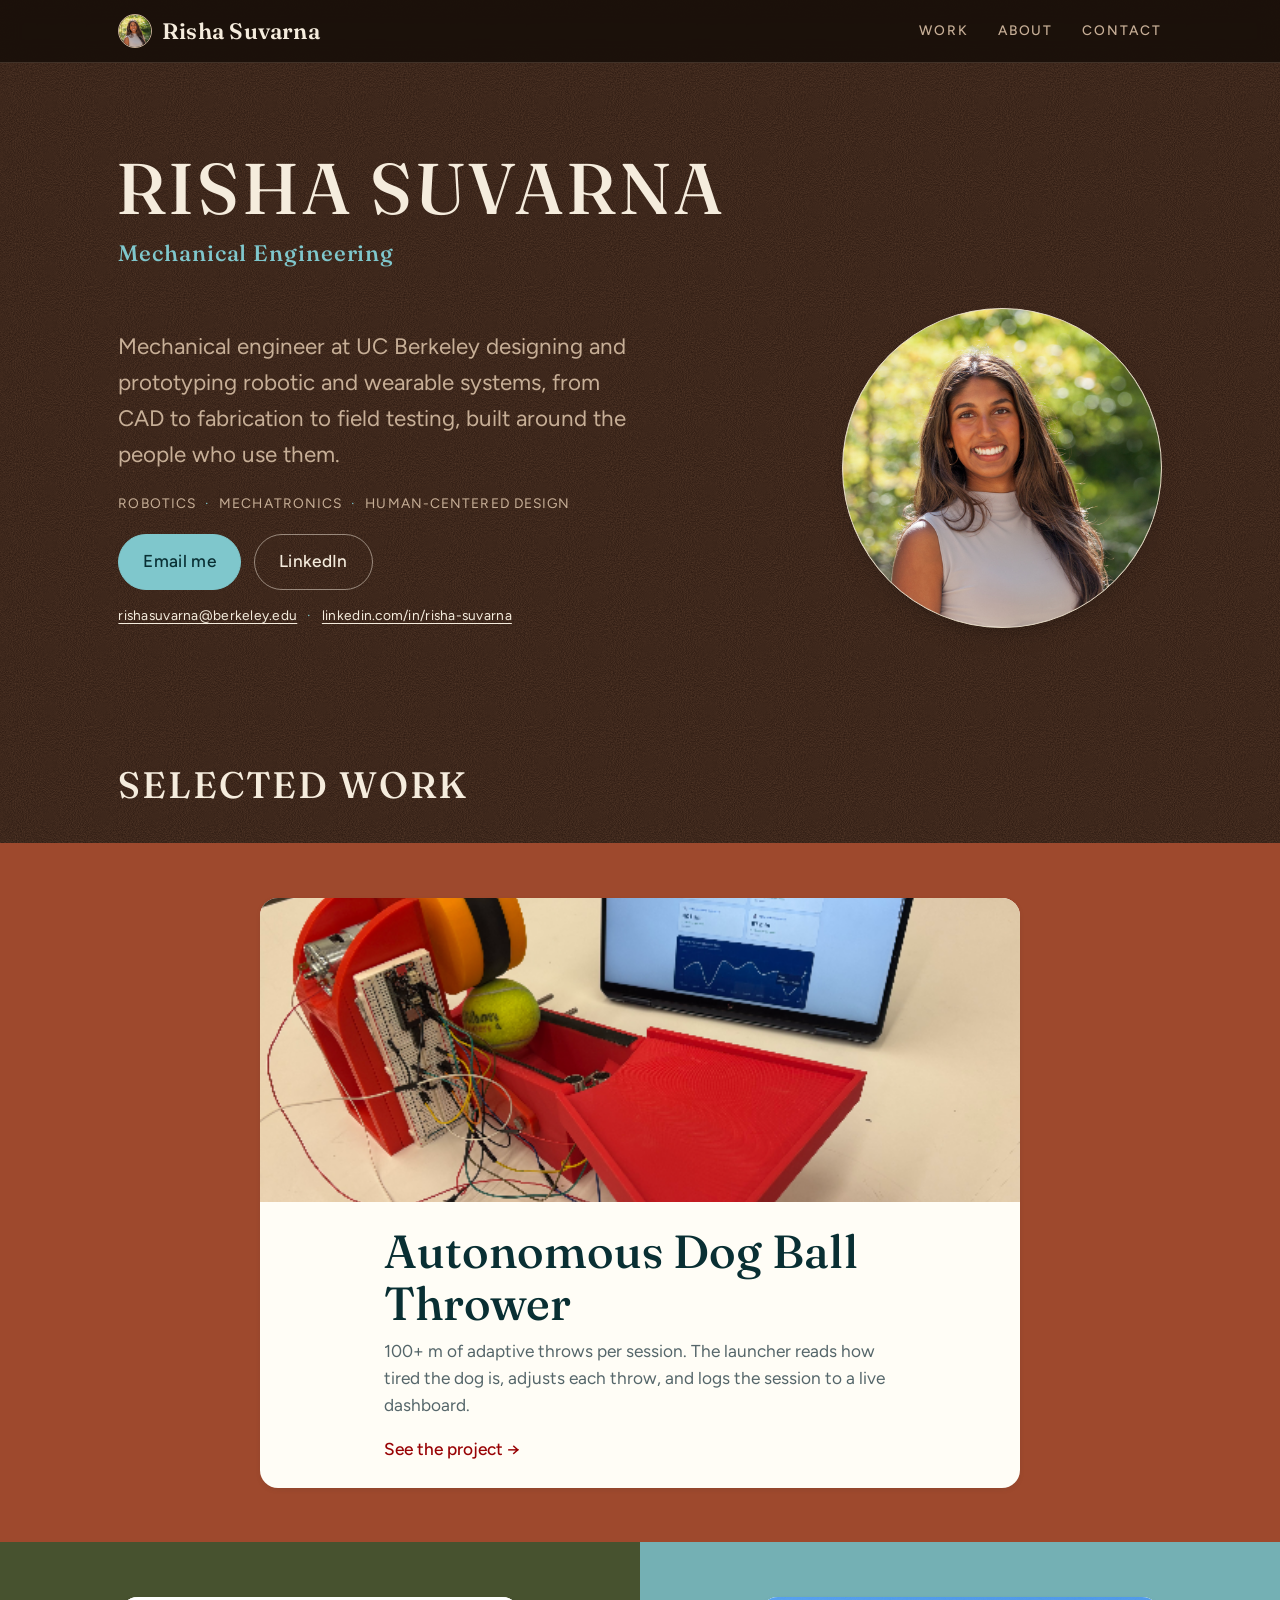
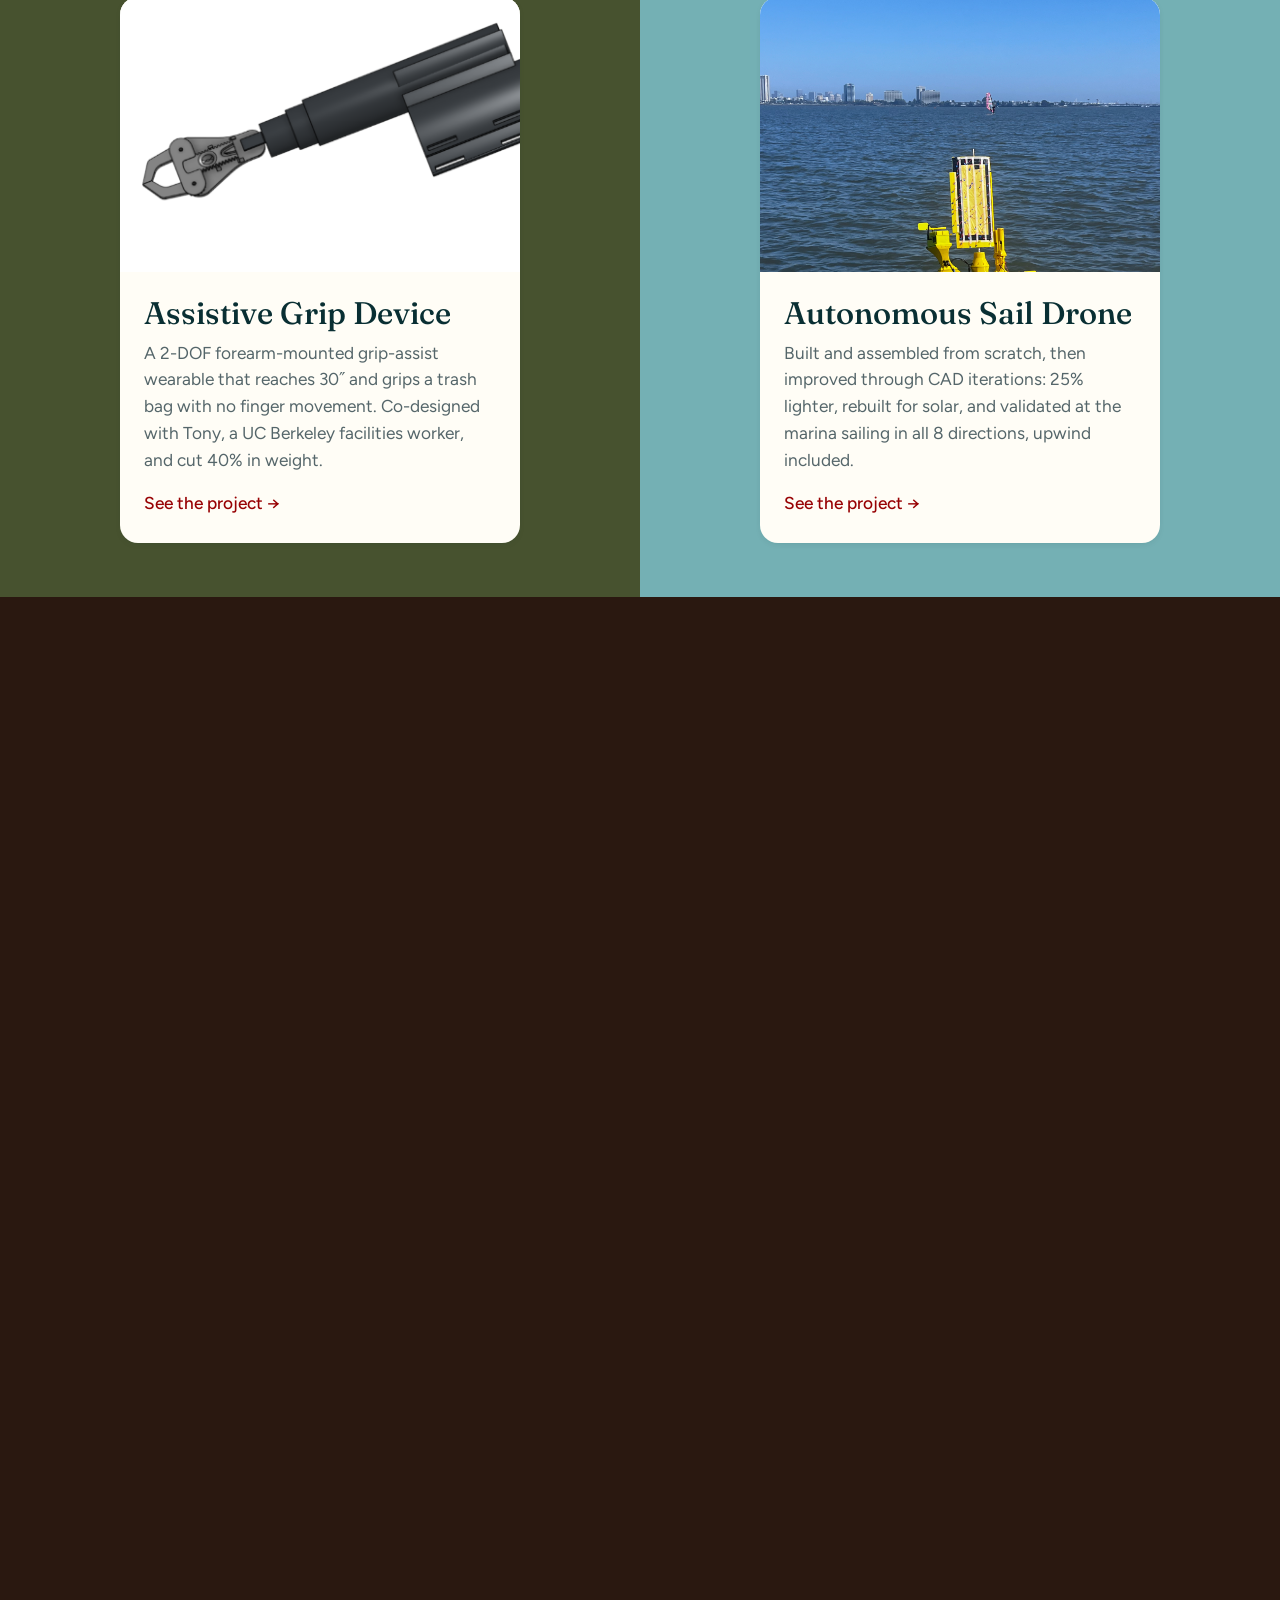
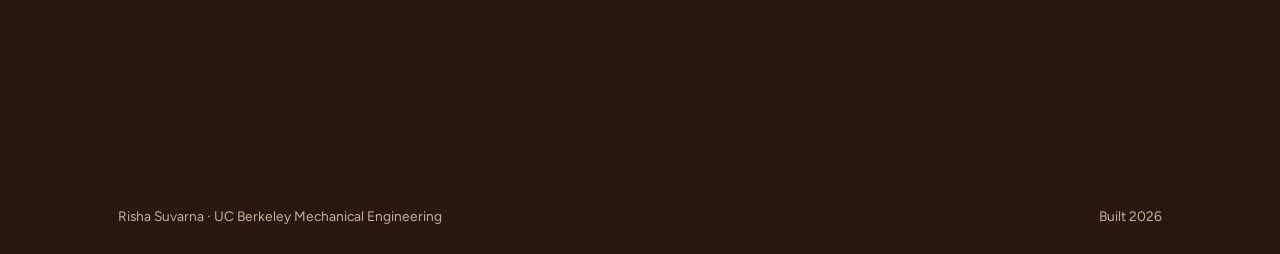
==== commit bde2730a: "Content fixes: canine materials/caption, grip team and results" ====
--- a/index.html
+++ b/index.html
@@ -110,7 +110,7 @@
             </span>
             <span class="card__body">
               <h3>Canine Thoracic Limb Prosthesis</h3>
-              <span class="card__result">A fitted prosthetic leg for Ollie, a senior dog. Reshaped through four fittings on the dog himself, guided by his owner at every step.</span>
+              <span class="card__result">A fitted prosthetic leg for Ollie, a senior dog. Reshaped through hands-on fitting on the dog himself, guided by his owner at every step.</span>
               <span class="card__more">See the project</span>
             </span>
           </a>
--- a/styles.css
+++ b/styles.css
@@ -239,7 +239,7 @@
 .hero__contact-text span{margin:0 .5em;color:var(--accent2-fg)}
 .btn{
   display:inline-block;padding:.8rem 1.4rem;border-radius:999px;font-weight:500;text-decoration:none;
-  background:var(--sunshine);color:var(--ink);border:1px solid var(--sunshine);
+  background:var(--skyblue);color:var(--ink);border:1px solid var(--skyblue);
 }
 .btn:hover{background:transparent;color:var(--fg);border-color:var(--fg);text-decoration:none}
 .btn--ghost{background:transparent;color:var(--fg);border-color:var(--fg-line)}
@@ -372,7 +372,7 @@
 }
 html.theme-dark{
   --bg:#2A1810;--fg:#F5ECDD;--fg-soft:#C7AF97;--fg-line:rgba(245,236,221,.5);
-  --accent-fg:#FDABA5;--accent2-fg:#EA8913;--link-fg:#EA8913;
+  --accent-fg:#FDABA5;--accent2-fg:#7FC7CC;--link-fg:#EA8913;
   --nav-bg:rgba(23,14,9,.88);--nav-line:rgba(199,175,151,.22);
 }
 html,body::before,body *,body *::before,body *::after{
